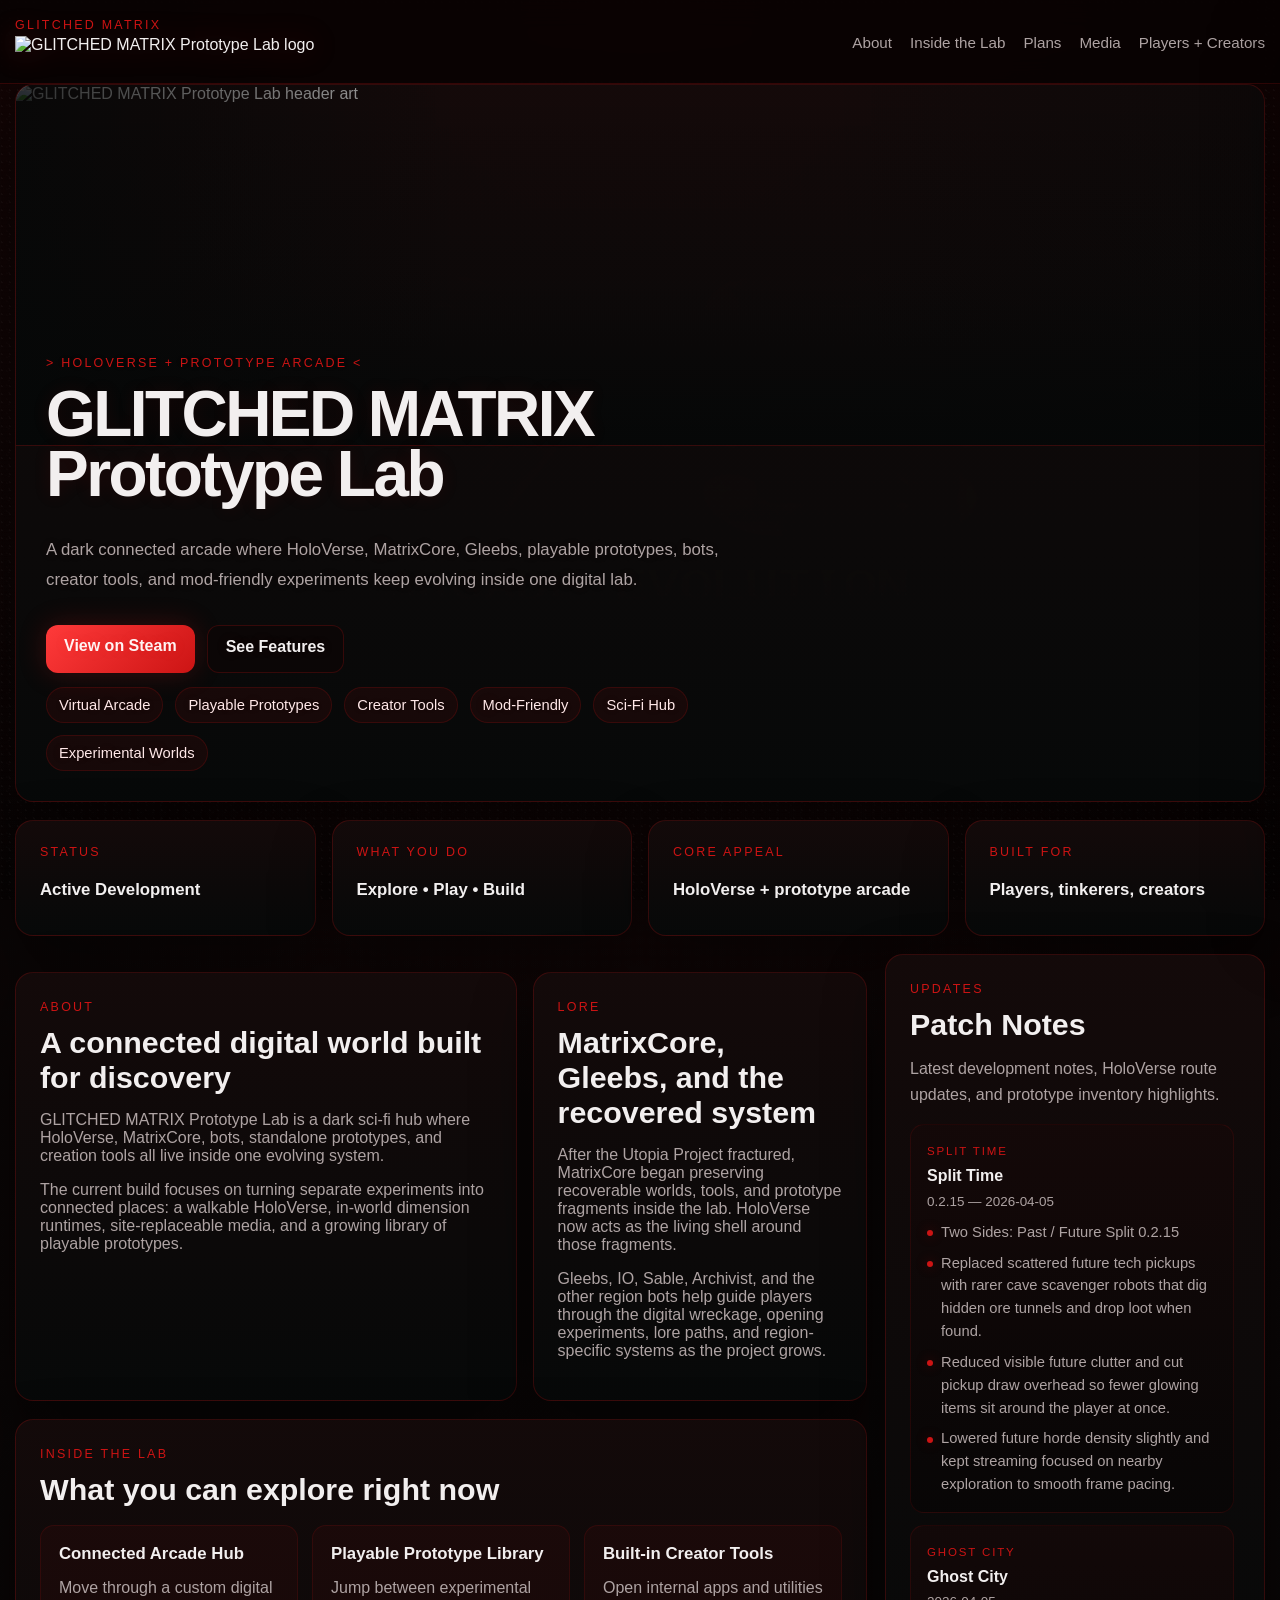
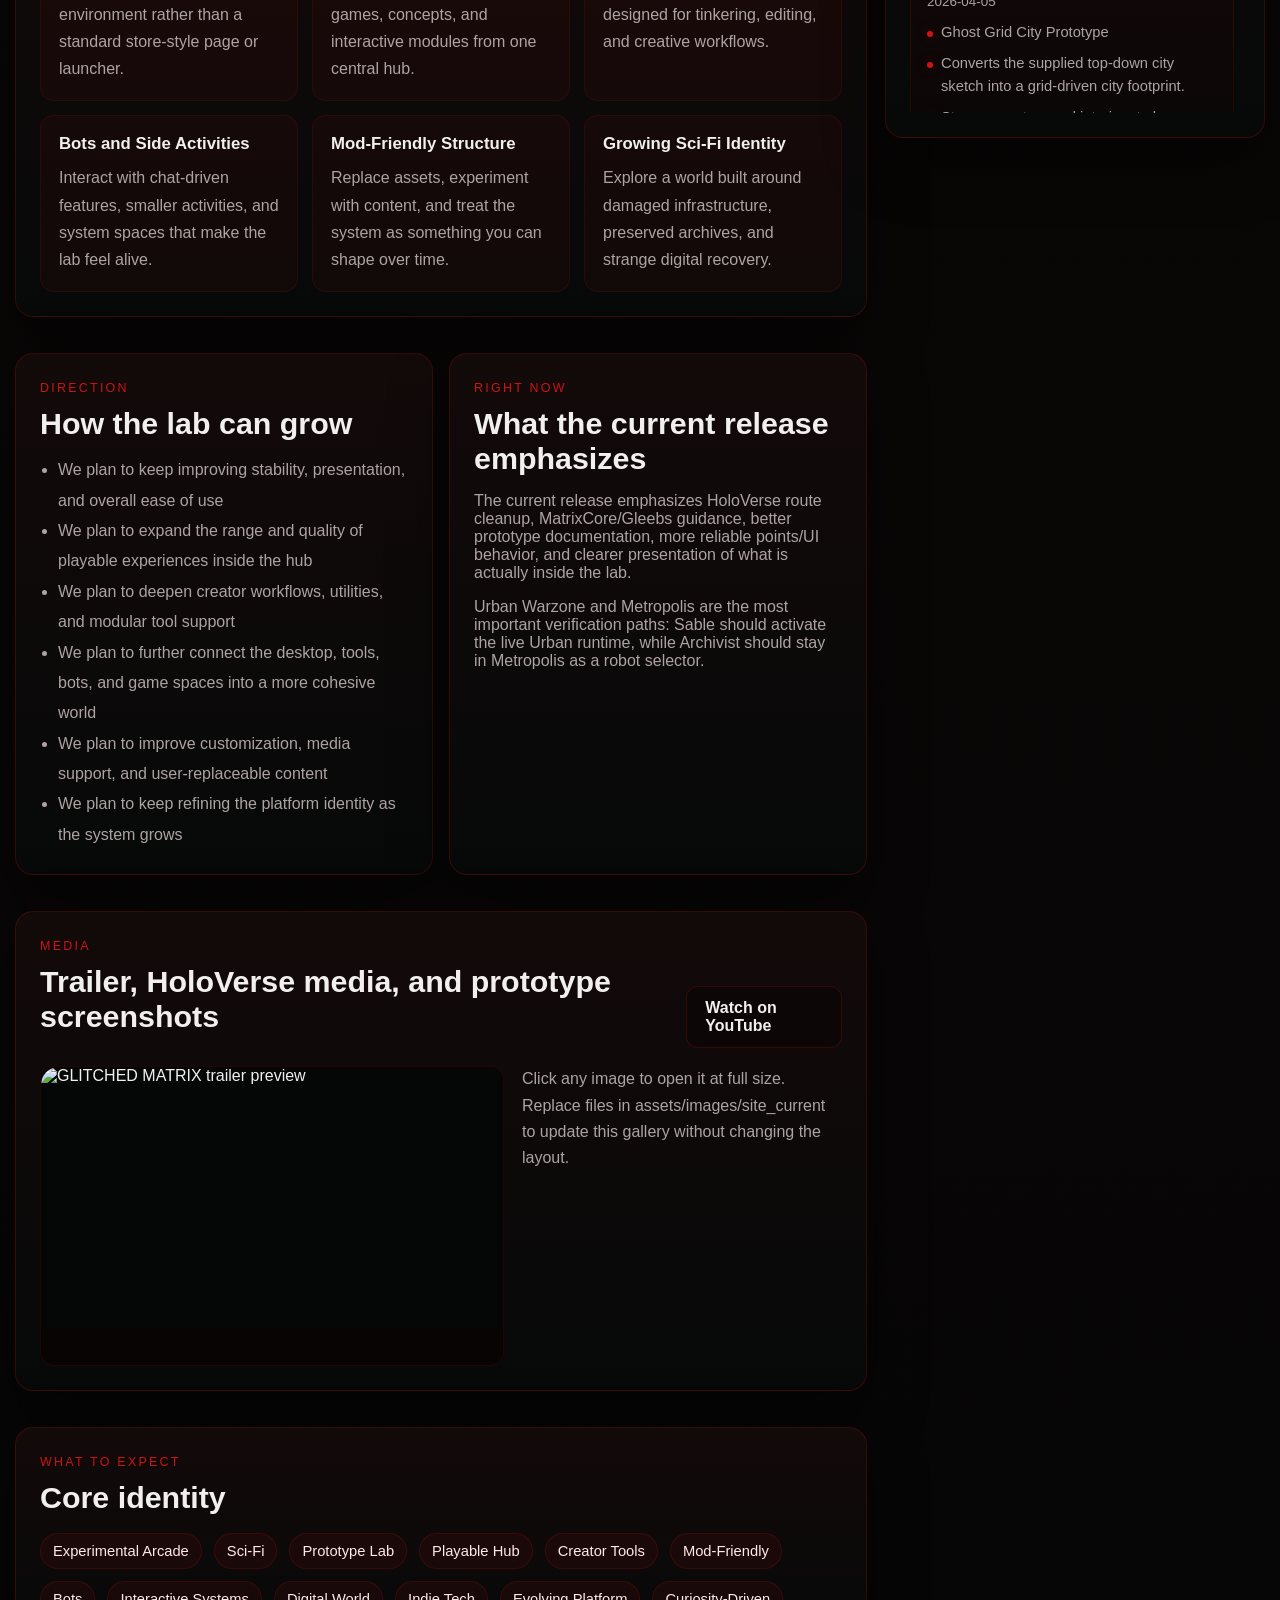
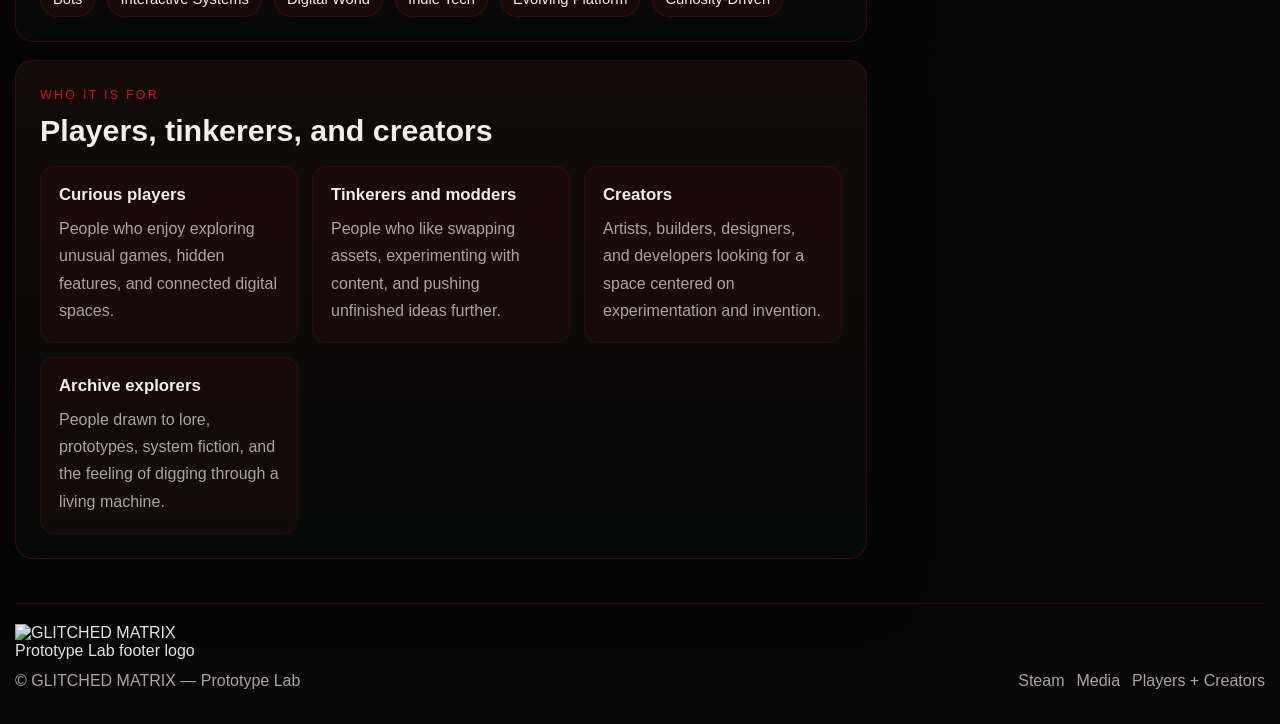
==== _preview_snapshot.html @ cb396b70 "Add files via upload" ====
<!DOCTYPE html>

<html lang="en">
<head>
<meta charset="utf-8"/>
<meta content="width=device-width, initial-scale=1.0" name="viewport"/>
<title>GLITCHED MATRIX Prototype Lab</title>
<meta content="A dark connected arcade where HoloVerse, MatrixCore, Gleebs, playable prototypes, bots, creator tools, and mod-friendly experiments keep evolving inside one digital lab." name="description"/>
<link href="style.css" rel="stylesheet"/>
</head>
<body>
<div class="page-backdrop"></div>
<div class="grid-overlay"></div>
<div class="noise-overlay"></div>
<div class="scanlines"></div>
<header class="topbar shell">
<div class="brand-block">
<span class="micro overline editable" data-key="microLabel">GLITCHED MATRIX</span>
<a class="brand-link" href="#top">
<img alt="GLITCHED MATRIX Prototype Lab logo" class="nav-logo" id="navLogo" src="assets/images/capsule_small.png"/>
</a>
</div>
<nav class="nav">
<a href="#about">About</a>
<a href="#features">Inside the Lab</a>
<a href="#roadmap">Plans</a>
<a href="#media">Media</a>
<a href="#community">Players + Creators</a>
</nav>
<button aria-label="Open admin panel" class="admin-toggle" hidden="" id="adminToggle" type="button">Admin</button>
</header>
<main class="shell main-shell" id="top">
<section class="hero panel">
<div class="hero-visual">
<img alt="GLITCHED MATRIX Prototype Lab header art" class="hero-header-art" id="heroHeaderImage" src="assets/images/site_current/hero_header.png"/>
<div class="hero-gradient"></div>
</div>
<div class="hero-copy">
<div class="eyebrow editable" data-key="heroEyebrow">&gt; HoloVerse + Prototype Arcade &lt;</div>
<h1 class="editable" data-key="heroTitle">GLITCHED MATRIX Prototype Lab</h1>
<p class="lead editable" data-key="heroLead">
          A dark connected arcade where HoloVerse, MatrixCore, Gleebs, playable prototypes, bots, creator tools, and mod-friendly experiments keep evolving inside one digital lab.
        </p>
<div class="cta-row">
<a class="btn btn-primary" href="https://store.steampowered.com/app/4386390/Matrix_OS_Arcade_Evolution/" id="primaryCta" rel="noopener noreferrer" target="_blank">View on Steam</a>
<a class="btn btn-secondary" href="#features" id="secondaryCta">See Features</a>
</div>
<div class="tag-cloud" id="heroTags"><span>Virtual Arcade</span><span>Playable Prototypes</span><span>Creator Tools</span><span>Mod-Friendly</span><span>Sci-Fi Hub</span><span>Experimental Worlds</span></div>
</div>
</section>
<section class="stats-grid">
<article class="panel stat-card">
<span class="stat-label editable" data-key="stat1Label">Status</span>
<strong class="stat-value editable" data-key="stat1Value">Active Development</strong>
</article>
<article class="panel stat-card">
<span class="stat-label editable" data-key="stat2Label">What You Do</span>
<strong class="stat-value editable" data-key="stat2Value">Explore • Play • Build</strong>
</article>
<article class="panel stat-card">
<span class="stat-label editable" data-key="stat3Label">Core Appeal</span>
<strong class="stat-value editable" data-key="stat3Value">HoloVerse + prototype arcade</strong>
</article>
<article class="panel stat-card">
<span class="stat-label editable" data-key="stat4Label">Built For</span>
<strong class="stat-value editable" data-key="stat4Value">Players, tinkerers, creators</strong>
</article>
</section>
<div class="main-grid">
<div class="content-flow">
<section class="split-grid" id="about">
<article class="panel content-card">
<span class="section-label editable" data-key="aboutLabel">About</span>
<h2 class="editable" data-key="aboutTitle">A connected digital world built for discovery</h2>
<p class="editable" data-key="aboutBody1">
          GLITCHED MATRIX Prototype Lab is a dark sci-fi hub where HoloVerse, MatrixCore, bots, standalone prototypes, and creation tools all live inside one evolving system.
        </p>
<p class="editable" data-key="aboutBody2">
          The current build focuses on turning separate experiments into connected places: a walkable HoloVerse, in-world dimension runtimes, site-replaceable media, and a growing library of playable prototypes.
        </p>
</article>
<aside class="panel content-card tone-card">
<span class="section-label editable" data-key="fictionLabel">Lore</span>
<h2 class="editable" data-key="fictionTitle">MatrixCore, Gleebs, and the recovered system</h2>
<p class="editable" data-key="fictionBody1">
          After the Utopia Project fractured, MatrixCore began preserving recoverable worlds, tools, and prototype fragments inside the lab. HoloVerse now acts as the living shell around those fragments.
        </p>
<p class="editable" data-key="fictionBody2">
          Gleebs, IO, Sable, Archivist, and the other region bots help guide players through the digital wreckage, opening experiments, lore paths, and region-specific systems as the project grows.
        </p>
<div aria-hidden="true" class="tone-actions"></div>
</aside>
</section>
<section class="panel content-card" id="features">
<span class="section-label editable" data-key="featuresLabel">Inside the Lab</span>
<h2 class="editable" data-key="featuresTitle">What you can explore right now</h2>
<div class="feature-grid" id="featuresGrid"><article class="feature-box"><h3>Connected Arcade Hub</h3><p class="feature-body">Move through a custom digital environment rather than a standard store-style page or launcher.</p></article><article class="feature-box"><h3>Playable Prototype Library</h3><p class="feature-body">Jump between experimental games, concepts, and interactive modules from one central hub.</p></article><article class="feature-box"><h3>Built-in Creator Tools</h3><p class="feature-body">Open internal apps and utilities designed for tinkering, editing, and creative workflows.</p></article><article class="feature-box"><h3>Bots and Side Activities</h3><p class="feature-body">Interact with chat-driven features, smaller activities, and system spaces that make the lab feel alive.</p></article><article class="feature-box"><h3>Mod-Friendly Structure</h3><p class="feature-body">Replace assets, experiment with content, and treat the system as something you can shape over time.</p></article><article class="feature-box"><h3>Growing Sci-Fi Identity</h3><p class="feature-body">Explore a world built around damaged infrastructure, preserved archives, and strange digital recovery.</p></article></div>
</section>
<section class="split-grid split-grid-roadmap" id="roadmap">
<article class="panel content-card">
<span class="section-label editable" data-key="roadmapLabel">Direction</span>
<h2 class="editable" data-key="roadmapTitle">How the lab can grow</h2>
<ul class="bullet-list" id="roadmapList"><li>We plan to keep improving stability, presentation, and overall ease of use</li><li>We plan to expand the range and quality of playable experiences inside the hub</li><li>We plan to deepen creator workflows, utilities, and modular tool support</li><li>We plan to further connect the desktop, tools, bots, and game spaces into a more cohesive world</li><li>We plan to improve customization, media support, and user-replaceable content</li><li>We plan to keep refining the platform identity as the system grows</li></ul>
</article>
<article class="panel content-card">
<span class="section-label editable" data-key="directionLabel">Right Now</span>
<h2 class="editable" data-key="directionTitle">What the current release emphasizes</h2>
<p class="editable" data-key="directionBody1">
          The current release emphasizes HoloVerse route cleanup, MatrixCore/Gleebs guidance, better prototype documentation, more reliable points/UI behavior, and clearer presentation of what is actually inside the lab.
        </p>
<p class="editable" data-key="directionBody2">
          Urban Warzone and Metropolis are the most important verification paths: Sable should activate the live Urban runtime, while Archivist should stay in Metropolis as a robot selector.
        </p>
</article>
</section>
<section class="panel content-card media-section" id="media">
<div class="media-head">
<div>
<span class="section-label editable" data-key="mediaLabel">Media</span>
<h2 class="editable" data-key="mediaTitle">Trailer, HoloVerse media, and prototype screenshots</h2>
</div>
<a class="btn btn-audio" href="https://www.youtube.com/watch?v=d78EOS1a1-8" id="trailerLink" rel="noopener noreferrer" target="_blank">Watch on YouTube</a>
</div>
<div class="media-grid">
<figure class="media-card media-main-card media-video-card">
<div class="video-shell"><img alt="GLITCHED MATRIX trailer preview" src="assets/images/capsule_main.png" style="width:100%;height:100%;object-fit:cover;display:block;border-radius:18px;"/></div>
</figure>
<div class="gallery-stack">
<p class="gallery-note editable" data-key="galleryNote">Click any image to open it at full size. Replace files in assets/images/site_current to update this gallery without changing the layout.</p>
<div class="media-gallery" id="mediaGallery"></div>
</div>
</div>
</section>
<section class="panel content-card store-meta">
<span class="section-label editable" data-key="metaLabel">What to Expect</span>
<h2 class="editable" data-key="metaTitle">Core identity</h2>
<div class="tag-cloud tag-cloud-secondary" id="metaTags"><span>Experimental Arcade</span><span>Sci-Fi</span><span>Prototype Lab</span><span>Playable Hub</span><span>Creator Tools</span><span>Mod-Friendly</span><span>Bots</span><span>Interactive Systems</span><span>Digital World</span><span>Indie Tech</span><span>Evolving Platform</span><span>Curiosity-Driven</span></div>
</section>
<section class="panel content-card" id="community">
<span class="section-label editable" data-key="communityLabel">Who It Is For</span>
<h2 class="editable" data-key="communityTitle">Players, tinkerers, and creators</h2>
<div class="feature-grid community-grid" id="communityGrid"><article class="feature-box"><h3>Curious players</h3><p class="feature-body">People who enjoy exploring unusual games, hidden features, and connected digital spaces.</p></article><article class="feature-box"><h3>Tinkerers and modders</h3><p class="feature-body">People who like swapping assets, experimenting with content, and pushing unfinished ideas further.</p></article><article class="feature-box"><h3>Creators</h3><p class="feature-body">Artists, builders, designers, and developers looking for a space centered on experimentation and invention.</p></article><article class="feature-box"><h3>Archive explorers</h3><p class="feature-body">People drawn to lore, prototypes, system fiction, and the feeling of digging through a living machine.</p></article></div>
</section>
</div>
<aside class="panel updates-panel" id="updatesPanel">
<div class="updates-head">
<div>
<span class="section-label editable" data-key="updatesLabel">Updates</span>
<h2 class="editable" data-key="updatesTitle">Patch Notes</h2>
</div>
</div>
<p class="updates-note editable" data-key="updatesNote">Latest development notes, HoloVerse route updates, and prototype inventory highlights.</p>
<div aria-live="polite" class="updates-list" id="updatesList"><article class="update-card"><span class="update-group">Split Time</span><h3 class="update-heading">Split Time</h3><div class="update-meta">0.2.15 — 2026-04-05</div><ul class="update-bullets"><li>Two Sides: Past / Future Split 0.2.15</li><li>Replaced scattered future tech pickups with rarer cave scavenger robots that dig hidden ore tunnels and drop loot when found.</li><li>Reduced visible future clutter and cut pickup draw overhead so fewer glowing items sit around the player at once.</li><li>Lowered future horde density slightly and kept streaming focused on nearby exploration to smooth frame pacing.</li></ul></article><article class="update-card"><span class="update-group">Ghost City</span><h3 class="update-heading">Ghost City</h3><div class="update-meta">2026-04-05</div><ul class="update-bullets"><li>Ghost Grid City Prototype</li><li>Converts the supplied top-down city sketch into a grid-driven city footprint.</li><li>Streams sectors and interiors to keep draw cost down.</li><li>Uses procedural textures by default, with optional PNG overrides in assets</li></ul></article><article class="update-card"><span class="update-group">Fields</span><h3 class="update-heading">Fields</h3><div class="update-meta">2026-04-05</div><ul class="update-bullets"><li>Build goals</li><li>Endless first-person wheat traversal with multiple landscape regions instead of one repeated hill pattern.</li><li>Distinct golden plains, rippled dune belts, chalky terrace shelves, and rocky uplifts blended across the world.</li><li>Background mountain LOD rings so the horizon reads large without forcing heavy near-field geometry.</li></ul></article><article class="update-card"><span class="update-group">timetravelsim</span><h3 class="update-heading">timetravelsim</h3><div class="update-meta">2026-04-05</div><ul class="update-bullets"><li>Updated: 2026-04-05 07:03:27 UTC</li><li>Increased structure scale and height profile.</li><li>Added owner simulation and timeline population inheritance.</li><li>Added clickable owner inspection with building analytics.</li></ul></article></div>
</aside>
</div>
</main>
<footer class="shell footer">
<div class="footer-left">
<img alt="GLITCHED MATRIX Prototype Lab footer logo" class="footer-logo" id="footerLogo" src="assets/images/capsule_small.png"/>
<p class="footer-copy editable" data-key="footerCopy">© GLITCHED MATRIX — Prototype Lab</p>
</div>
<div class="footer-links">
<a href="https://store.steampowered.com/app/4386390/Matrix_OS_Arcade_Evolution/" rel="noopener noreferrer" target="_blank">Steam</a>
<a href="#media">Media</a>
<a href="#community">Players + Creators</a>
</div>
</footer>
<div aria-hidden="true" class="lightbox" id="lightbox">
<div aria-label="Expanded image viewer" aria-modal="true" class="lightbox-dialog" role="dialog">
<button aria-label="Close image viewer" class="lightbox-close" id="lightboxClose" type="button">×</button>
<img alt="" class="lightbox-image" id="lightboxImage" src=""/>
</div>
</div>
<aside aria-hidden="true" class="admin-panel" id="adminPanel">
<div class="admin-header">
<div>
<div class="admin-overline">Admin Mode</div>
<h3>Live page editor</h3>
</div>
<button class="admin-close" id="closeAdmin" type="button">×</button>
</div>
<div class="admin-section">
<label>Accent color <input id="accentColor" type="color" value="#cc1414"/></label>
<label>Background color <input id="bgColor" type="color" value="#060606"/></label>
<label>Panel tint <input id="panelColor" type="color" value="#140a0a"/></label>
</div>
<div class="admin-section two-col">
<label>Primary CTA text <input id="primaryCtaText" type="text"/></label>
<label>Primary CTA link <input id="primaryCtaLink" type="text"/></label>
<label>Secondary CTA text <input id="secondaryCtaText" type="text"/></label>
<label>Secondary CTA link <input id="secondaryCtaLink" type="text"/></label>
<label>Trailer URL <input id="trailerUrlInput" type="text"/></label>
<label>Trailer button text <input id="trailerLinkTextInput" type="text"/></label>
</div>
<div class="admin-section two-col">
<label>Nav logo path <input id="navLogoInput" type="text"/></label>
<label>Hero header image <input id="heroHeaderInput" type="text"/></label>
<label>Footer logo path <input id="footerLogoInput" type="text"/></label>
<label>Gallery images (one path per line) <textarea id="galleryImagesInput" rows="8"></textarea></label>
<p class="admin-note full-span">Repo image swaps: replace files in <code>assets/images/site_current</code> or edit <code>assets/data/image_manifest.json</code>. Use <code>?admin=1</code> or Ctrl+Shift+A for this editor.</p>
</div>
<div class="admin-section two-col">
<label>Upload nav logo <input accept="image/*" id="uploadNavLogo" type="file"/></label>
<label>Upload hero header <input accept="image/*" id="uploadHeroHeader" type="file"/></label>
<label>Upload footer logo <input accept="image/*" id="uploadFooterLogo" type="file"/></label>
<label>Add gallery images <input accept="image/*" id="uploadGalleryImages" multiple="" type="file"/></label>
</div>
<div class="admin-section">
<label>Asset version <input id="assetVersionInput" placeholder="e.g. 20260402a" type="text"/></label>
<p class="admin-note">Change the asset version after replacing repo images to force a refresh.</p>
</div>
<div class="admin-section">
<label>Hero tags (one per line) <textarea id="heroTagsInput" rows="5"></textarea></label>
<label>Feature cards (Title|Body per line) <textarea id="featuresInput" rows="8"></textarea></label>
<label>Roadmap bullets (one per line) <textarea id="roadmapInput" rows="8"></textarea></label>
<label>Meta tags (one per line) <textarea id="metaTagsInput" rows="8"></textarea></label>
<label>Community cards (Title|Body per line) <textarea id="communityInput" rows="8"></textarea></label>
</div>
<div class="admin-section">
<label>Updates note <input id="updatesNoteInput" type="text"/></label>
<label>Updates source text <textarea id="updatesInput" rows="14"></textarea></label>
<label>Import updates text file <input accept=".txt,text/plain" id="importUpdatesText" type="file"/></label>
</div>
<div class="admin-section two-col append-update-grid">
<label>New update heading <input id="newUpdateHeadingInput" placeholder="Project — Version — Date" type="text"/></label>
<label>Optional group title <input id="newUpdateGroupInput" placeholder="Optional section title" type="text"/></label>
<label class="full-span">New update bullets (one per line) <textarea id="newUpdateBulletsInput" placeholder="First bullet
Second bullet" rows="6"></textarea></label>
<button class="btn btn-primary full-span" id="appendUpdateBtn" type="button">Add Update To Top</button>
</div>
<div class="admin-actions">
<button class="btn btn-primary" id="saveAdmin" type="button">Save Changes</button>
<button class="btn btn-secondary" id="resetAdmin" type="button">Reset to Defaults</button>
<button class="btn btn-secondary" id="exportAdmin" type="button">Export JSON</button>
<label class="btn btn-secondary import-label">Import JSON <input accept="application/json" hidden="" id="importAdmin" type="file"/></label>
</div>
</aside>

</body>
</html>
---- style.css ----
:root {
  --bg-0: #060606;
  --bg-1: #0b0505;
  --bg-2: #140a0a;
  --panel-rgb: 20, 10, 10;
  --text: #f2efef;
  --muted: #aea3a3;
  --accent: #cc1414;
  --accent-bright: #ff3a3a;
  --line: rgba(204, 20, 20, 0.22);
  --line-strong: rgba(255, 58, 58, 0.38);
  --radius: 18px;
  --radius-sm: 12px;
  --shadow: 0 24px 60px rgba(0, 0, 0, 0.48);
  --shell: 1260px;
}

* { box-sizing: border-box; }
html { scroll-behavior: smooth; }

body {
  margin: 0;
  min-height: 100vh;
  font-family: Inter, Arial, Helvetica, sans-serif;
  color: var(--text);
  background:
    radial-gradient(circle at top center, color-mix(in srgb, var(--accent) 16%, transparent), transparent 28%),
    linear-gradient(180deg, var(--bg-1), var(--bg-0));
  overflow-x: hidden;
  position: relative;
}

a { color: inherit; text-decoration: none; }
img { display: block; max-width: 100%; }
button, input, textarea { font: inherit; }

.page-backdrop,
.grid-overlay,
.noise-overlay,
.scanlines {
  position: fixed;
  inset: 0;
  pointer-events: none;
}

.page-backdrop {
  z-index: 0;
  opacity: 0.28;
  background:
    linear-gradient(180deg, rgba(0,0,0,0.28), rgba(0,0,0,0.72)),
    url('assets/images/bg.png') center top / cover no-repeat;
}

.grid-overlay {
  z-index: 0;
  opacity: 0.14;
  background-image:
    linear-gradient(rgba(103, 186, 154, 0.07) 1px, transparent 1px),
    linear-gradient(90deg, rgba(103, 186, 154, 0.07) 1px, transparent 1px),
    linear-gradient(rgba(255,255,255,0.03) 1px, transparent 1px),
    linear-gradient(90deg, rgba(255,255,255,0.03) 1px, transparent 1px);
  background-size: 40px 40px, 40px 40px, 160px 160px, 160px 160px;
}

.noise-overlay {
  z-index: 0;
  opacity: 0.06;
  background-image:
    radial-gradient(circle at 20% 30%, rgba(255,255,255,0.6) 0 1px, transparent 1px),
    radial-gradient(circle at 75% 70%, rgba(255,255,255,0.35) 0 1px, transparent 1px),
    radial-gradient(circle at 48% 52%, rgba(255,255,255,0.25) 0 1px, transparent 1px);
  background-size: 8px 8px, 12px 12px, 14px 14px;
}

.scanlines {
  z-index: 0;
  opacity: 0.06;
  background: repeating-linear-gradient(
    180deg,
    rgba(255,255,255,0.04) 0,
    rgba(255,255,255,0.04) 1px,
    transparent 1px,
    transparent 4px
  );
}

.shell {
  width: min(calc(100% - 30px), var(--shell));
  margin-inline: auto;
  position: relative;
  z-index: 1;
}

.topbar {
  display: flex;
  align-items: center;
  justify-content: space-between;
  gap: 20px;
  padding: 18px 0;
  position: sticky;
  top: 0;
  z-index: 20;
  backdrop-filter: blur(14px);
}

.topbar::before {
  content: "";
  position: absolute;
  inset: 0 -20px;
  z-index: -1;
  background: rgba(8, 3, 3, 0.86);
  border-bottom: 1px solid var(--line);
}

.brand-block {
  display: flex;
  flex-direction: column;
  gap: 4px;
  min-width: 0;
}

.overline,
.section-label,
.eyebrow,
.stat-label,
.admin-overline,
.micro {
  letter-spacing: 0.18em;
  text-transform: uppercase;
}

.micro,
.overline,
.section-label,
.eyebrow,
.stat-label {
  color: var(--accent);
  font-size: 0.78rem;
}

.brand-link {
  display: inline-flex;
  align-items: center;
}

.nav-logo {
  height: 30px;
  width: auto;
  object-fit: contain;
  filter: drop-shadow(0 0 14px color-mix(in srgb, var(--accent) 28%, transparent));
}

.nav {
  display: flex;
  flex-wrap: wrap;
  gap: 18px;
  justify-content: center;
}

.nav a {
  color: var(--muted);
  font-size: 0.95rem;
}

.nav a:hover { color: var(--text); }

.admin-toggle {
  display: none;
  border: 1px solid var(--line);
  background: rgba(10, 12, 12, 0.9);
  color: var(--text);
  padding: 10px 14px;
  border-radius: 999px;
  cursor: pointer;
}

body.admin-mode-available .admin-toggle {
  display: inline-flex;
  align-items: center;
  justify-content: center;
}

.main-shell { padding-bottom: 44px; }

.panel {
  background:
    linear-gradient(180deg, rgba(var(--panel-rgb), 0.96), rgba(7, 9, 9, 0.96));
  border: 1px solid var(--line);
  border-radius: var(--radius);
  box-shadow: var(--shadow);
}

.hero { overflow: hidden; }

.hero-visual {
  position: relative;
  min-height: 360px;
  max-height: 520px;
  border-bottom: 1px solid var(--line);
}

.hero-header-art {
  width: 100%;
  height: 100%;
  object-fit: cover;
  min-height: 360px;
  filter: contrast(1.02) brightness(0.72) saturate(1.0);
}

.hero-gradient {
  position: absolute;
  inset: 0;
  background:
    linear-gradient(180deg, transparent 0%, rgba(5, 7, 7, 0.24) 55%, rgba(5, 7, 7, 0.9) 100%),
    linear-gradient(90deg, rgba(5, 7, 7, 0.76) 0%, transparent 36%, transparent 64%, rgba(5, 7, 7, 0.4) 100%);
}

.hero-copy {
  position: relative;
  padding: 30px;
  margin-top: -120px;
  display: grid;
  gap: 14px;
  width: min(760px, calc(100% - 24px));
  text-shadow: 0 0 18px rgba(204, 20, 20, 0.10);
}

.hero h1 {
  margin: 0;
  font-size: clamp(2.5rem, 5vw, 4.9rem);
  line-height: 0.94;
  letter-spacing: -0.04em;
}

.lead,
.content-card p,
.feature-body,
.bullet-list,
.footer-copy,
.admin-note,
.admin-panel label,
.gallery-note {
  color: var(--muted);
}

.lead {
  font-size: 1.05rem;
  line-height: 1.75;
  max-width: 720px;
}

.cta-row,
.tag-cloud,
.footer-links,
.admin-actions {
  display: flex;
  flex-wrap: wrap;
  gap: 12px;
}

.btn {
  border: 0;
  min-height: 48px;
  padding: 12px 18px;
  border-radius: 12px;
  font-weight: 700;
  cursor: pointer;
}

.btn-primary {
  color: #fff3f3;
  background: linear-gradient(135deg, #ff3a3a, var(--accent));
  box-shadow: 0 0 28px color-mix(in srgb, var(--accent) 24%, transparent);
}

.btn-secondary,
.btn-audio,
.import-label {
  color: var(--text);
  background: rgba(12, 7, 7, 0.94);
  border: 1px solid var(--line);
}

.tag-cloud span {
  padding: 9px 12px;
  border-radius: 999px;
  border: 1px solid color-mix(in srgb, var(--accent) 18%, transparent);
  background: color-mix(in srgb, var(--accent) 8%, transparent);
  color: #ffe8e8;
  font-size: 0.92rem;
}

.stats-grid,
.split-grid {
  display: grid;
  gap: 16px;
  margin-top: 18px;
}

.stats-grid { grid-template-columns: repeat(4, 1fr); }

.stat-card,
.content-card { padding: 24px; }

.stat-card {
  display: grid;
  gap: 10px;
  min-height: 116px;
}

.stat-value { font-size: 1.05rem; }

.split-grid { grid-template-columns: 1.2fr 0.8fr; }
.split-grid-roadmap { grid-template-columns: 1fr 1fr; }

.content-card h2 {
  margin: 10px 0 14px;
  font-size: 1.9rem;
}

.feature-grid {
  display: grid;
  grid-template-columns: repeat(3, 1fr);
  gap: 14px;
  margin-top: 18px;
}

.feature-box {
  padding: 18px;
  border-radius: 14px;
  border: 1px solid color-mix(in srgb, var(--accent) 13%, transparent);
  background: color-mix(in srgb, var(--accent) 5%, transparent);
}

.feature-box h3 {
  margin: 0 0 10px;
  font-size: 1.05rem;
}

.feature-body { margin: 0; line-height: 1.7; }

.bullet-list {
  margin: 14px 0 0;
  padding-left: 18px;
  line-height: 1.9;
}

.media-section { margin-top: 18px; }

.media-head {
  display: flex;
  justify-content: space-between;
  align-items: end;
  gap: 16px;
  margin-bottom: 18px;
}

.media-grid {
  display: grid;
  grid-template-columns: minmax(0, 1.25fr) minmax(320px, 0.75fr);
  gap: 18px;
  align-items: start;
}

.media-card {
  margin: 0;
  border-radius: 14px;
  overflow: hidden;
  border: 1px solid color-mix(in srgb, var(--accent) 12%, transparent);
  background: rgba(10, 5, 5, 0.96);
}

.media-main-card {
  min-height: 300px;
  position: sticky;
  top: 92px;
}

.video-shell {
  width: 100%;
  aspect-ratio: 16 / 9;
  background: #050606;
}

.media-video-card iframe {
  width: 100%;
  height: 100%;
  min-height: 300px;
  border: 0;
  display: block;
}

.gallery-stack {
  display: grid;
  gap: 14px;
}

.gallery-note {
  margin: 0;
  line-height: 1.65;
}

.media-gallery {
  display: grid;
  grid-template-columns: 1fr;
  gap: 14px;
}

.gallery-item {
  cursor: zoom-in;
  padding: 12px;
}

.gallery-item img {
  width: 100%;
  height: auto;
  object-fit: contain;
  border-radius: 10px;
  background: rgba(0,0,0,0.4);
}

.store-meta { margin-top: 18px; }
.tag-cloud-secondary { margin-top: 18px; }

.footer {
  display: flex;
  align-items: end;
  justify-content: space-between;
  gap: 18px;
  padding: 20px 0 34px;
  border-top: 1px solid var(--line);
}

.footer-left {
  display: flex;
  flex-direction: column;
  gap: 12px;
}

.footer-logo {
  width: 190px;
  max-width: 48vw;
  opacity: 0.95;
}

.footer-copy { margin: 0; }

.footer-links a {
  color: var(--muted);
}

.footer-links a:hover { color: var(--text); }

.lightbox {
  position: fixed;
  inset: 0;
  z-index: 60;
  display: none;
  align-items: center;
  justify-content: center;
  padding: 20px;
  background: rgba(0, 0, 0, 0.82);
  backdrop-filter: blur(8px);
}

.lightbox.open { display: flex; }

.lightbox-dialog {
  position: relative;
  width: min(96vw, 1500px);
  max-height: 92vh;
  padding: 20px;
  border-radius: 18px;
  border: 1px solid var(--line-strong);
  background: rgba(8, 3, 3, 0.96);
  box-shadow: 0 28px 80px rgba(0,0,0,0.6);
}

.lightbox-close,
.admin-close {
  display: inline-flex;
  align-items: center;
  justify-content: center;
  width: 42px;
  height: 42px;
  border-radius: 999px;
  border: 1px solid var(--line);
  cursor: pointer;
  color: var(--text);
  background: rgba(12, 7, 7, 0.94);
}

.lightbox-close {
  position: absolute;
  top: 14px;
  right: 14px;
  z-index: 2;
}

.lightbox-image {
  width: 100%;
  height: auto;
  max-height: calc(92vh - 40px);
  object-fit: contain;
  border-radius: 12px;
  margin-inline: auto;
}

.admin-panel {
  position: fixed;
  top: 14px;
  right: 14px;
  width: min(520px, calc(100vw - 28px));
  max-height: calc(100vh - 28px);
  overflow: auto;
  z-index: 40;
  padding: 18px;
  border-radius: 20px;
  border: 1px solid var(--line-strong);
  background: rgba(7, 9, 9, 0.96);
  box-shadow: 0 30px 80px rgba(0, 0, 0, 0.6);
  transform: translateX(calc(100% + 28px));
  transition: transform 0.22s ease;
}

.admin-panel.open { transform: translateX(0); }

.admin-header {
  display: flex;
  justify-content: space-between;
  gap: 14px;
  align-items: start;
  margin-bottom: 14px;
}

.admin-header h3 { margin: 6px 0 0; }

.admin-close { background: transparent; }

.admin-overline {
  color: var(--accent);
  font-size: 0.78rem;
}

.admin-section {
  display: grid;
  gap: 12px;
  margin-bottom: 14px;
}

.admin-section.two-col {
  grid-template-columns: 1fr 1fr;
}

.admin-panel label {
  display: grid;
  gap: 6px;
  font-size: 0.92rem;
}

.admin-panel input[type="text"],
.admin-panel input[type="color"],
.admin-panel textarea {
  width: 100%;
  padding: 10px 12px;
  color: var(--text);
  border-radius: 10px;
  border: 1px solid var(--line);
  background: rgba(13, 7, 7, 0.94);
}

.admin-note {
  margin: -4px 0 0;
  font-size: 0.88rem;
  line-height: 1.55;
}

.admin-editing {
  outline: 1px dashed color-mix(in srgb, var(--accent) 40%, transparent);
  outline-offset: 4px;
}

.tone-actions { margin-top: 0; min-height: 0; }
.lore-link {
  display: inline-flex;
  align-items: center;
  justify-content: center;
}

@media (max-width: 1080px) {
  .stats-grid { grid-template-columns: repeat(2, 1fr); }
  .main-grid,
  .split-grid,
  .split-grid-roadmap,
  .feature-grid,
  .community-grid,
  .media-grid {
    grid-template-columns: 1fr;
  }
  .media-main-card,
  .updates-panel {
    position: static;
    max-height: none;
  }
}

@media (max-width: 760px) {
  .shell { width: min(calc(100% - 16px), var(--shell)); }
  .topbar {
    gap: 12px;
    flex-wrap: wrap;
    padding: 14px 0;
  }
  .nav { gap: 12px; }
  .nav-logo { height: 26px; }
  .hero-copy {
    padding: 20px;
    margin-top: -72px;
    width: min(100%, calc(100% - 12px));
  }
  .stats-grid,
  .main-grid,
  .split-grid,
  .split-grid-roadmap,
  .feature-grid {
    grid-template-columns: 1fr;
  }
  .footer {
    flex-direction: column;
    align-items: start;
  }
  .admin-section.two-col { grid-template-columns: 1fr; }
  .lightbox-dialog {
    padding: 16px;
    width: min(100vw - 12px, 1500px);
  }
}


.main-grid {
  display: grid;
  grid-template-columns: minmax(0, 1fr) minmax(320px, 380px);
  gap: 18px;
  margin-top: 18px;
  align-items: start;
}

.content-flow {
  display: grid;
  gap: 18px;
  min-width: 0;
}

.updates-panel {
  padding: 24px;
  position: sticky;
  top: 92px;
  max-height: calc(100vh - 116px);
  display: flex;
  flex-direction: column;
  min-height: 420px;
}

.updates-head {
  display: flex;
  justify-content: space-between;
  gap: 12px;
  align-items: end;
}

.updates-panel h2 {
  margin: 10px 0 0;
  font-size: 1.9rem;
}

.updates-note {
  margin: 14px 0 16px;
  color: var(--muted);
  line-height: 1.65;
}

.updates-list {
  min-height: 0;
  overflow-y: auto;
  padding-right: 6px;
  display: grid;
  gap: 12px;
}

.updates-list::-webkit-scrollbar,
.admin-panel::-webkit-scrollbar {
  width: 10px;
}

.updates-list::-webkit-scrollbar-thumb,
.admin-panel::-webkit-scrollbar-thumb {
  background: color-mix(in srgb, var(--accent) 34%, transparent);
  border-radius: 999px;
}

.update-card {
  padding: 16px;
  border-radius: 14px;
  border: 1px solid color-mix(in srgb, var(--accent) 12%, transparent);
  background: linear-gradient(180deg, rgba(20, 9, 9, 0.92), rgba(8, 6, 6, 0.96));
}

.update-group {
  display: inline-block;
  margin-bottom: 8px;
  color: var(--accent);
  font-size: 0.72rem;
  letter-spacing: 0.16em;
  text-transform: uppercase;
}

.update-heading {
  margin: 0;
  font-size: 1rem;
  line-height: 1.4;
}

.update-meta {
  margin-top: 6px;
  color: var(--muted);
  font-size: 0.84rem;
}

.update-bullets {
  margin: 12px 0 0;
  padding: 0;
  list-style: none;
  display: grid;
  gap: 8px;
}

.update-bullets li {
  position: relative;
  padding-left: 14px;
  color: var(--muted);
  line-height: 1.55;
  font-size: 0.92rem;
}

.update-bullets li::before {
  content: '';
  position: absolute;
  left: 0;
  top: 0.65em;
  width: 6px;
  height: 6px;
  border-radius: 999px;
  background: var(--accent);
  box-shadow: 0 0 12px color-mix(in srgb, var(--accent) 34%, transparent);
}

.update-empty {
  padding: 14px;
  border-radius: 12px;
  border: 1px dashed color-mix(in srgb, var(--accent) 18%, transparent);
  color: var(--muted);
  line-height: 1.6;
}

.append-update-grid .full-span {
  grid-column: 1 / -1;
}

.admin-section.two-col > .full-span {
  grid-column: 1 / -1;
}
.admin-note code {
  color: var(--accent-bright);
  font-family: ui-monospace, SFMono-Regular, Consolas, monospace;
}
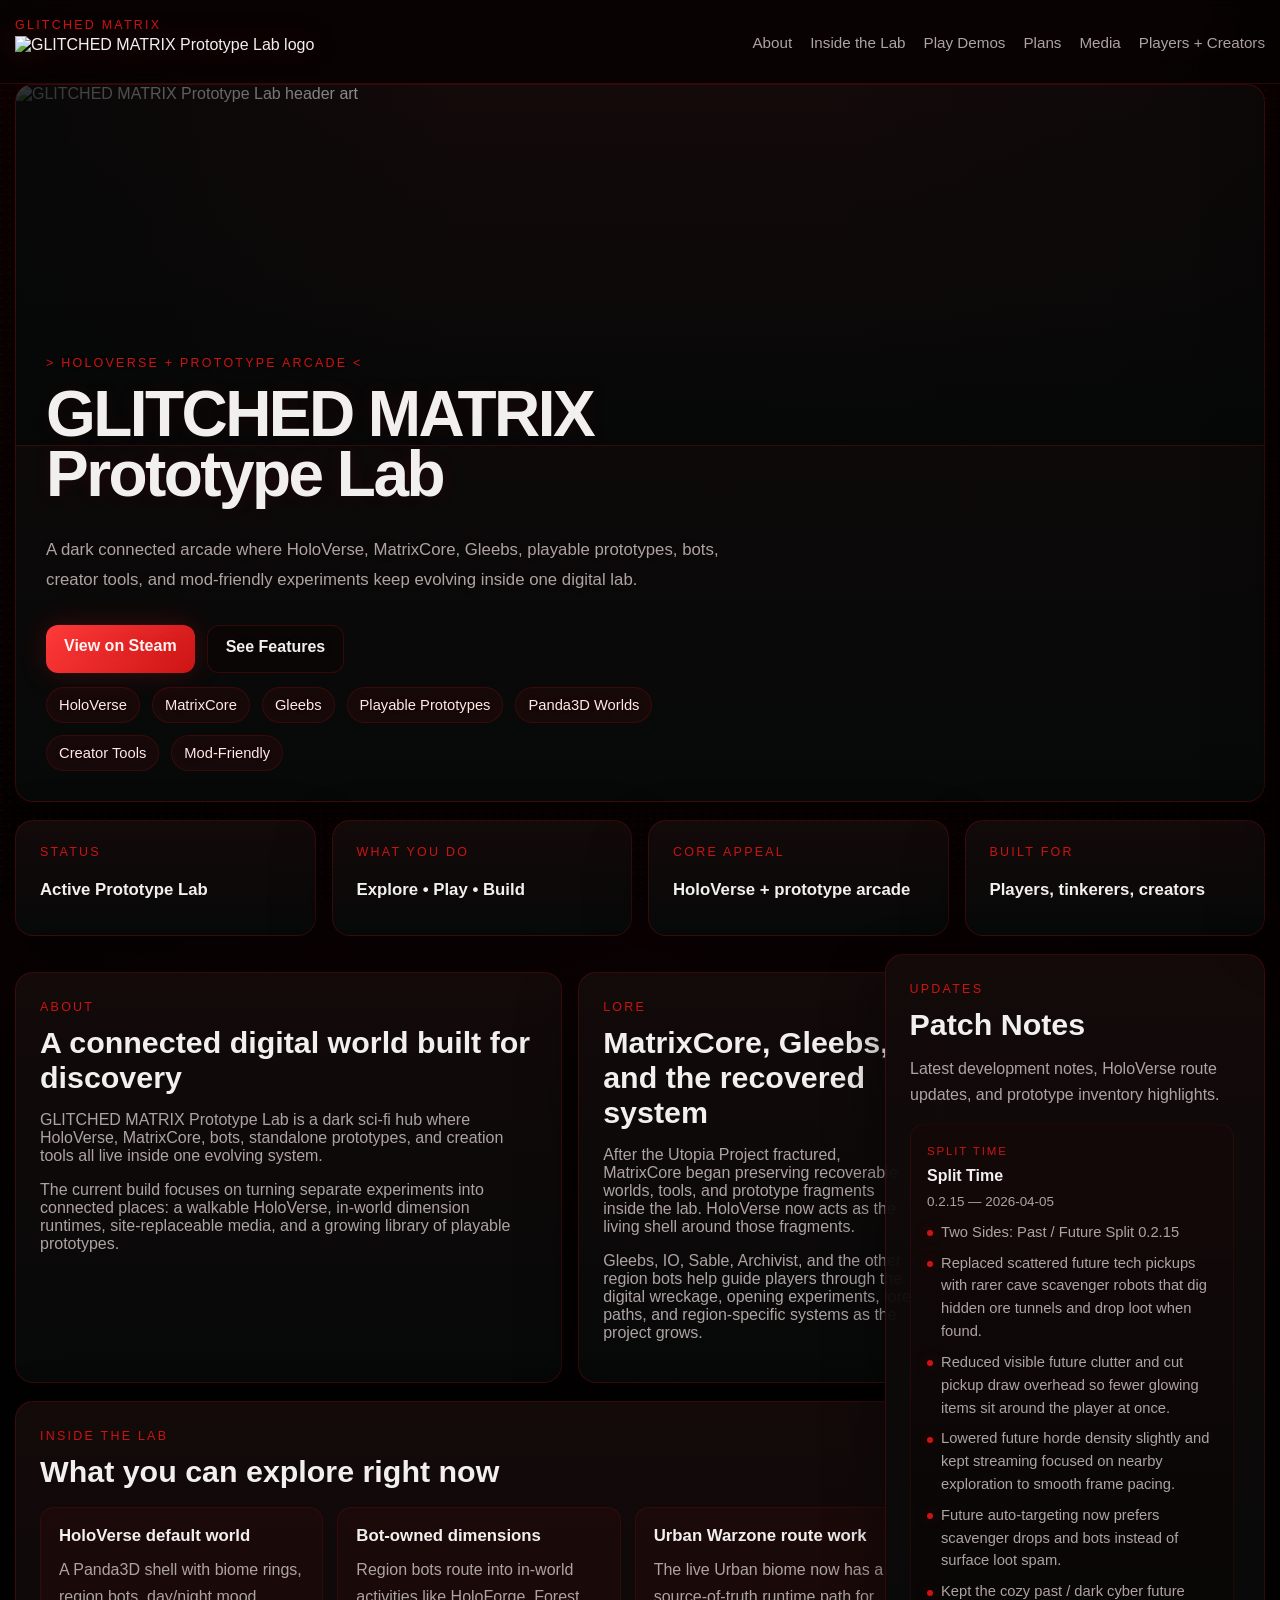
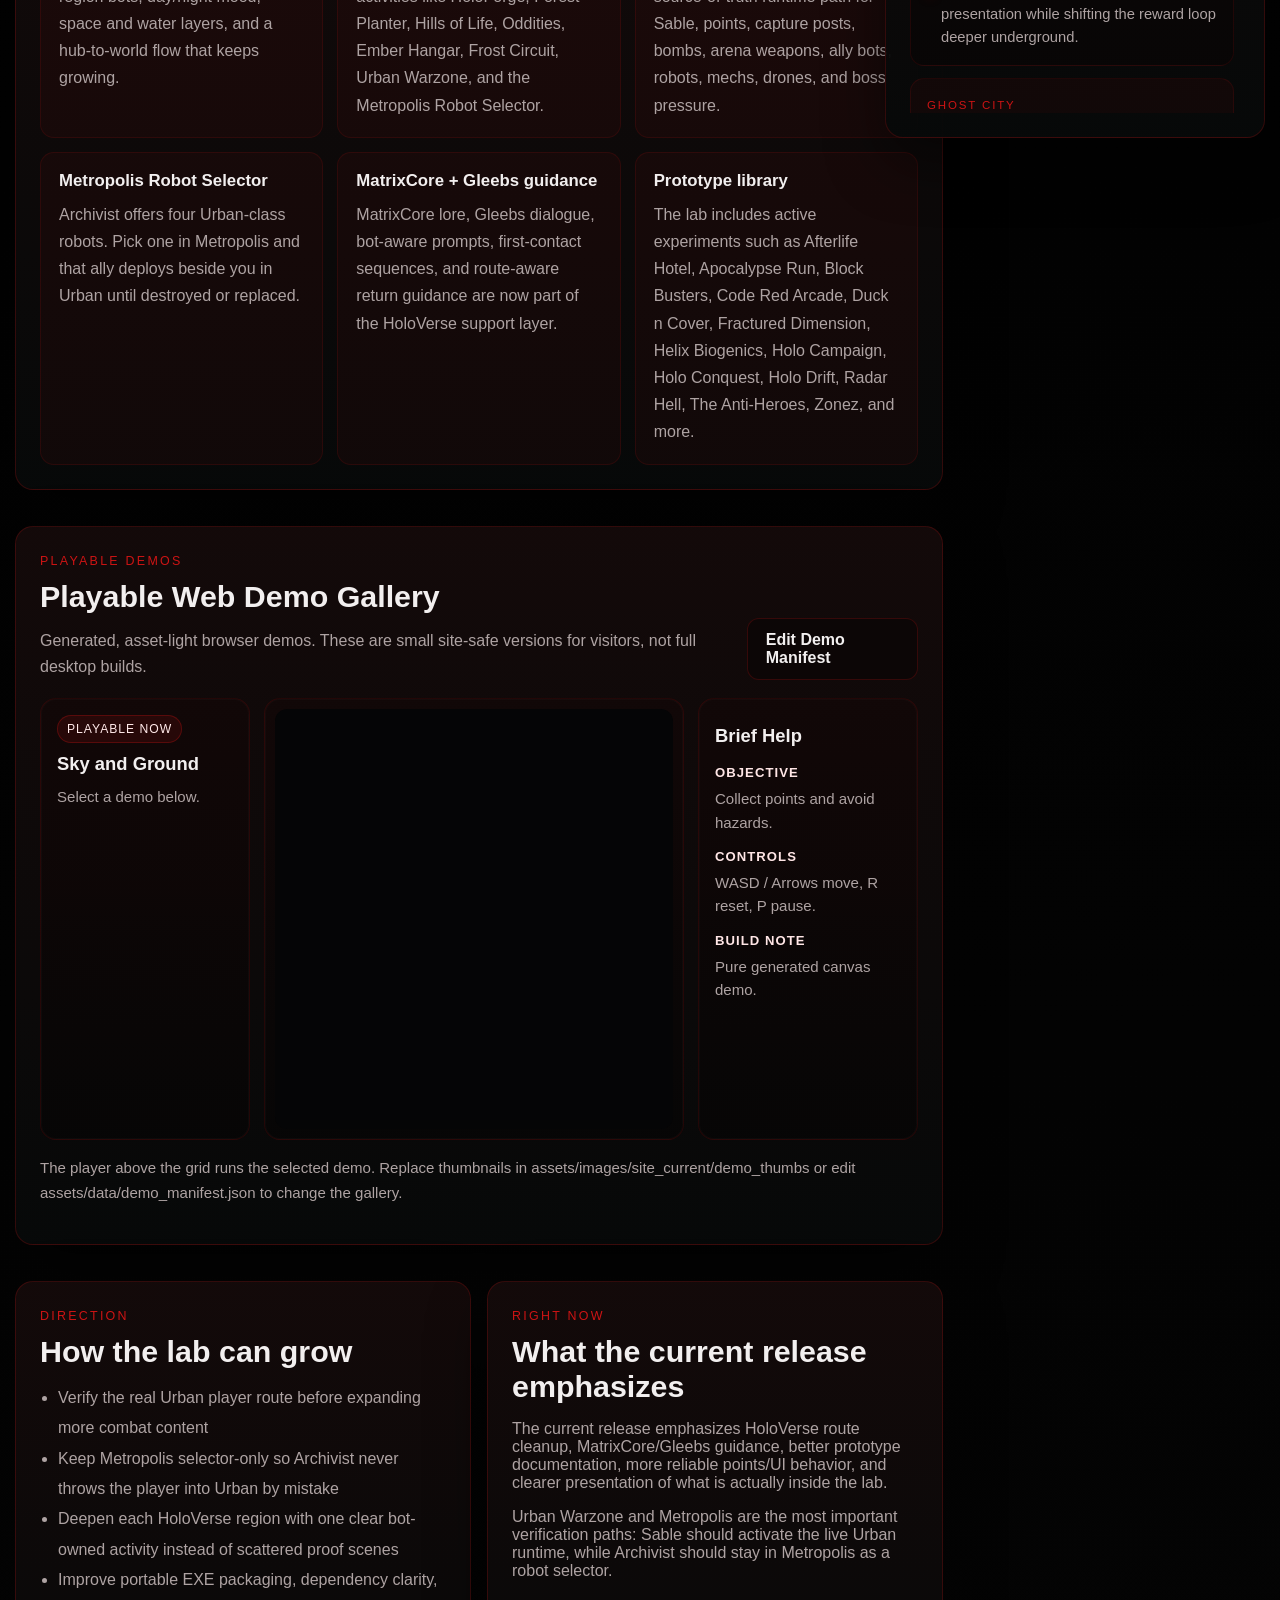
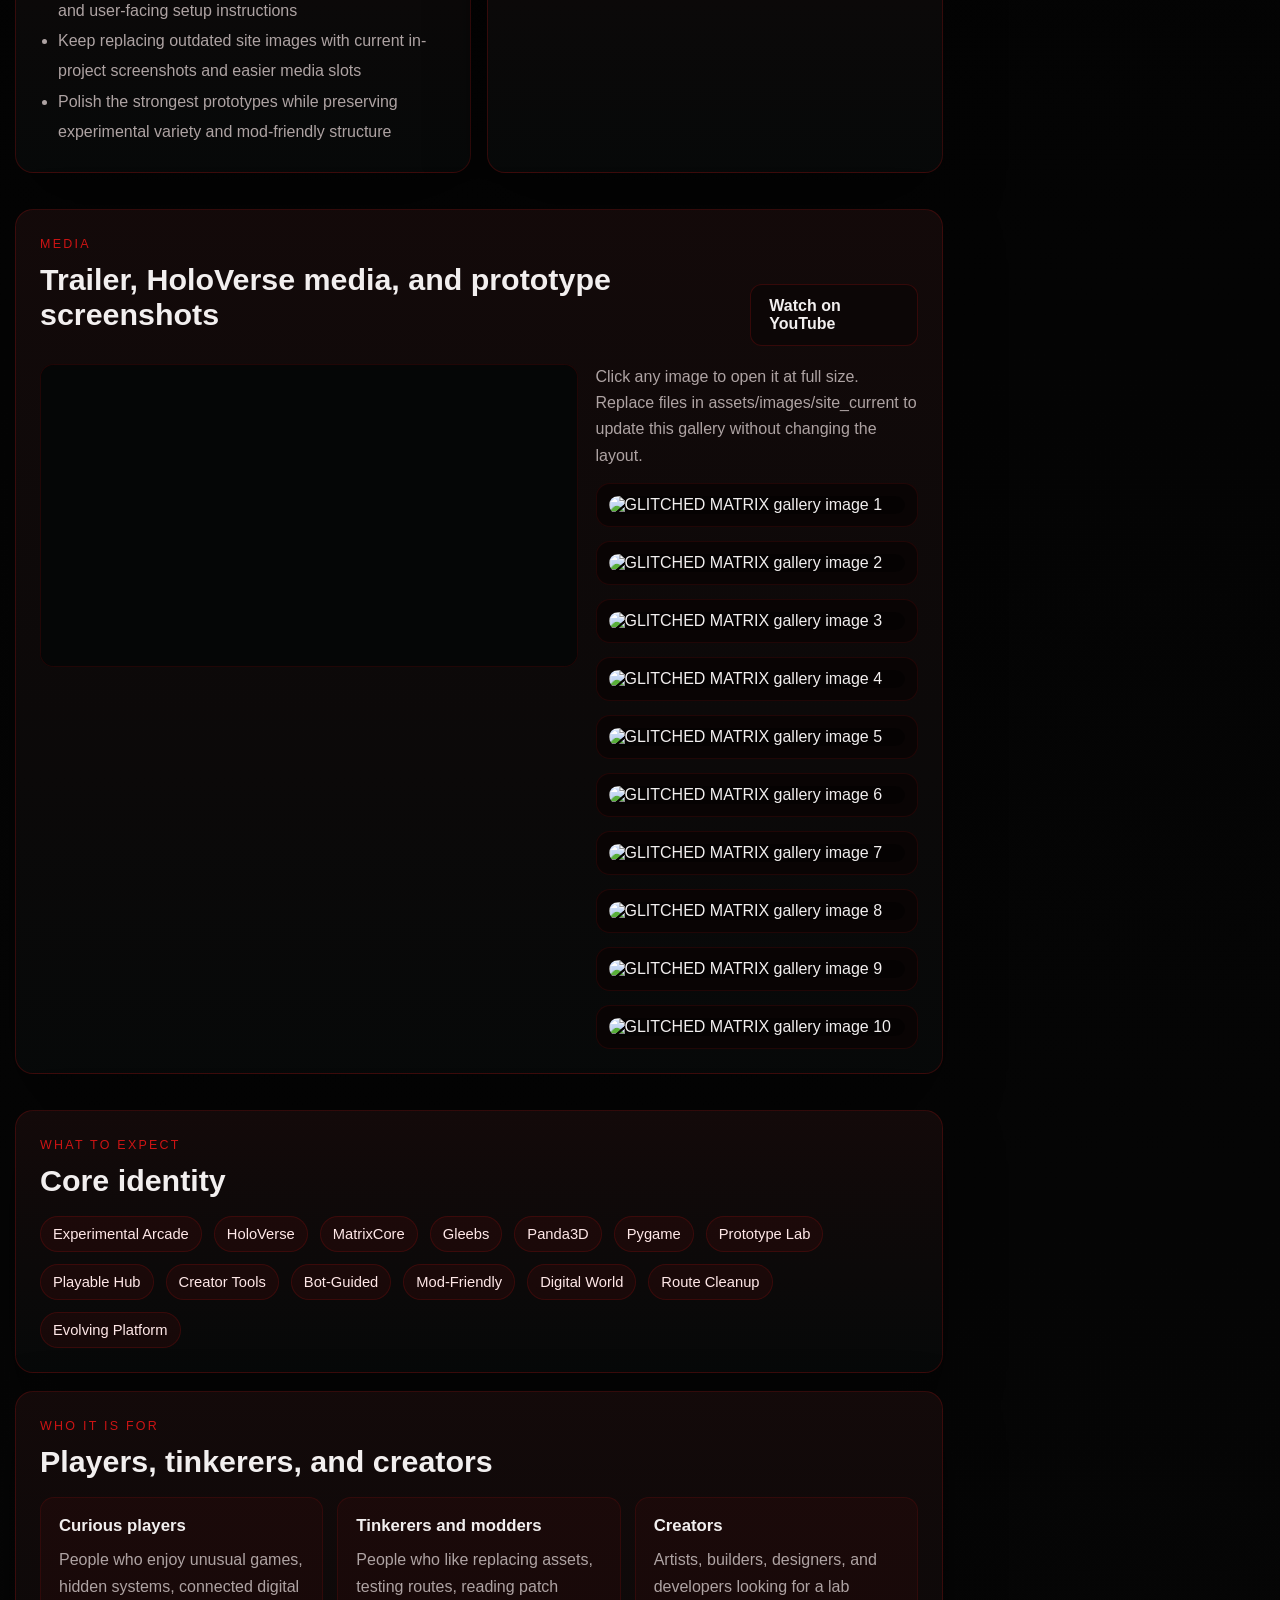
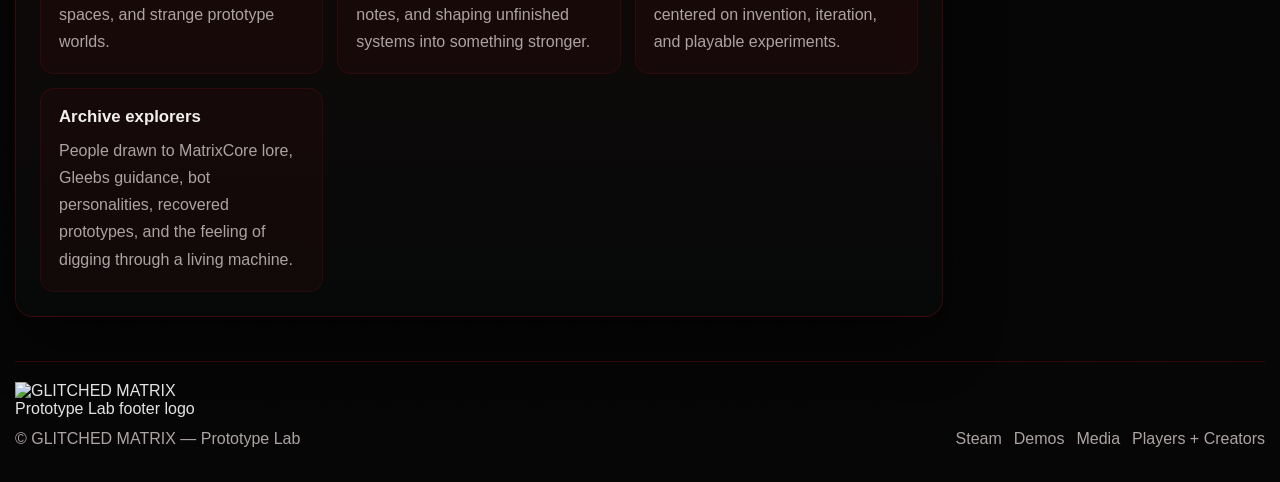
==== commit 9ca2e278: "Add files via upload" ====
--- a/_preview_snapshot.html
+++ b/_preview_snapshot.html
@@ -1,240 +1,306 @@
 <!DOCTYPE html>
-
 <html lang="en">
 <head>
-<meta charset="utf-8"/>
-<meta content="width=device-width, initial-scale=1.0" name="viewport"/>
-<title>GLITCHED MATRIX Prototype Lab</title>
-<meta content="A dark connected arcade where HoloVerse, MatrixCore, Gleebs, playable prototypes, bots, creator tools, and mod-friendly experiments keep evolving inside one digital lab." name="description"/>
-<link href="style.css" rel="stylesheet"/>
+  <meta charset="UTF-8" />
+  <meta name="viewport" content="width=device-width, initial-scale=1.0" />
+  <title>GLITCHED MATRIX Prototype Lab</title>
+  <meta name="description" content="A dark connected arcade where HoloVerse, MatrixCore, Gleebs, playable prototypes, bots, creator tools, and mod-friendly experiments keep evolving inside one digital lab." />
+  <link rel="stylesheet" href="style.css" />
 </head>
 <body>
-<div class="page-backdrop"></div>
-<div class="grid-overlay"></div>
-<div class="noise-overlay"></div>
-<div class="scanlines"></div>
-<header class="topbar shell">
-<div class="brand-block">
-<span class="micro overline editable" data-key="microLabel">GLITCHED MATRIX</span>
-<a class="brand-link" href="#top">
-<img alt="GLITCHED MATRIX Prototype Lab logo" class="nav-logo" id="navLogo" src="assets/images/capsule_small.png"/>
-</a>
-</div>
-<nav class="nav">
-<a href="#about">About</a>
-<a href="#features">Inside the Lab</a>
-<a href="#roadmap">Plans</a>
-<a href="#media">Media</a>
-<a href="#community">Players + Creators</a>
-</nav>
-<button aria-label="Open admin panel" class="admin-toggle" hidden="" id="adminToggle" type="button">Admin</button>
-</header>
-<main class="shell main-shell" id="top">
-<section class="hero panel">
-<div class="hero-visual">
-<img alt="GLITCHED MATRIX Prototype Lab header art" class="hero-header-art" id="heroHeaderImage" src="assets/images/site_current/hero_header.png"/>
-<div class="hero-gradient"></div>
-</div>
-<div class="hero-copy">
-<div class="eyebrow editable" data-key="heroEyebrow">&gt; HoloVerse + Prototype Arcade &lt;</div>
-<h1 class="editable" data-key="heroTitle">GLITCHED MATRIX Prototype Lab</h1>
-<p class="lead editable" data-key="heroLead">
+  <div class="page-backdrop"></div>
+  <div class="grid-overlay"></div>
+  <div class="noise-overlay"></div>
+  <div class="scanlines"></div>
+
+  <header class="topbar shell">
+    <div class="brand-block">
+      <span class="micro overline editable" data-key="microLabel">GLITCHED MATRIX</span>
+      <a class="brand-link" href="#top">
+        <img id="navLogo" class="nav-logo" src="assets/images/capsule_small.png" alt="GLITCHED MATRIX Prototype Lab logo" />
+      </a>
+    </div>
+    <nav class="nav">
+      <a href="#about">About</a>
+      <a href="#features">Inside the Lab</a>
+      <a href="#demos">Play Demos</a>
+      <a href="#roadmap">Plans</a>
+      <a href="#media">Media</a>
+      <a href="#community">Players + Creators</a>
+    </nav>
+    <button id="adminToggle" class="admin-toggle" type="button" aria-label="Open admin panel" hidden>Admin</button>
+  </header>
+
+  <main id="top" class="shell main-shell">
+    <section class="hero panel">
+      <div class="hero-visual">
+        <img id="heroHeaderImage" class="hero-header-art" src="assets/images/site_current/hero_header.png" alt="GLITCHED MATRIX Prototype Lab header art" />
+        <div class="hero-gradient"></div>
+      </div>
+
+      <div class="hero-copy">
+        <div class="eyebrow editable" data-key="heroEyebrow">&gt; HoloVerse + Prototype Arcade &lt;</div>
+        <h1 class="editable" data-key="heroTitle">GLITCHED MATRIX Prototype Lab</h1>
+        <p class="lead editable" data-key="heroLead">
           A dark connected arcade where HoloVerse, MatrixCore, Gleebs, playable prototypes, bots, creator tools, and mod-friendly experiments keep evolving inside one digital lab.
         </p>
-<div class="cta-row">
-<a class="btn btn-primary" href="https://store.steampowered.com/app/4386390/Matrix_OS_Arcade_Evolution/" id="primaryCta" rel="noopener noreferrer" target="_blank">View on Steam</a>
-<a class="btn btn-secondary" href="#features" id="secondaryCta">See Features</a>
-</div>
-<div class="tag-cloud" id="heroTags"><span>Virtual Arcade</span><span>Playable Prototypes</span><span>Creator Tools</span><span>Mod-Friendly</span><span>Sci-Fi Hub</span><span>Experimental Worlds</span></div>
-</div>
-</section>
-<section class="stats-grid">
-<article class="panel stat-card">
-<span class="stat-label editable" data-key="stat1Label">Status</span>
-<strong class="stat-value editable" data-key="stat1Value">Active Development</strong>
-</article>
-<article class="panel stat-card">
-<span class="stat-label editable" data-key="stat2Label">What You Do</span>
-<strong class="stat-value editable" data-key="stat2Value">Explore • Play • Build</strong>
-</article>
-<article class="panel stat-card">
-<span class="stat-label editable" data-key="stat3Label">Core Appeal</span>
-<strong class="stat-value editable" data-key="stat3Value">HoloVerse + prototype arcade</strong>
-</article>
-<article class="panel stat-card">
-<span class="stat-label editable" data-key="stat4Label">Built For</span>
-<strong class="stat-value editable" data-key="stat4Value">Players, tinkerers, creators</strong>
-</article>
-</section>
-<div class="main-grid">
-<div class="content-flow">
-<section class="split-grid" id="about">
-<article class="panel content-card">
-<span class="section-label editable" data-key="aboutLabel">About</span>
-<h2 class="editable" data-key="aboutTitle">A connected digital world built for discovery</h2>
-<p class="editable" data-key="aboutBody1">
+        <div class="cta-row">
+          <a id="primaryCta" class="btn btn-primary" href="https://store.steampowered.com/app/4386390/Matrix_OS_Arcade_Evolution/" target="_blank" rel="noopener noreferrer">View on Steam</a>
+          <a id="secondaryCta" class="btn btn-secondary" href="#features">See Features</a>
+        </div>
+        <div id="heroTags" class="tag-cloud"></div>
+      </div>
+    </section>
+
+    <section class="stats-grid">
+      <article class="panel stat-card">
+        <span class="stat-label editable" data-key="stat1Label">Status</span>
+        <strong class="stat-value editable" data-key="stat1Value">Active Prototype Lab</strong>
+      </article>
+      <article class="panel stat-card">
+        <span class="stat-label editable" data-key="stat2Label">What You Do</span>
+        <strong class="stat-value editable" data-key="stat2Value">Explore • Play • Build</strong>
+      </article>
+      <article class="panel stat-card">
+        <span class="stat-label editable" data-key="stat3Label">Core Appeal</span>
+        <strong class="stat-value editable" data-key="stat3Value">HoloVerse + prototype arcade</strong>
+      </article>
+      <article class="panel stat-card">
+        <span class="stat-label editable" data-key="stat4Label">Built For</span>
+        <strong class="stat-value editable" data-key="stat4Value">Players, tinkerers, creators</strong>
+      </article>
+    </section>
+
+    <div class="main-grid">
+      <div class="content-flow">
+    <section id="about" class="split-grid">
+      <article class="panel content-card">
+        <span class="section-label editable" data-key="aboutLabel">About</span>
+        <h2 class="editable" data-key="aboutTitle">A connected digital world built for discovery</h2>
+        <p class="editable" data-key="aboutBody1">
           GLITCHED MATRIX Prototype Lab is a dark sci-fi hub where HoloVerse, MatrixCore, bots, standalone prototypes, and creation tools all live inside one evolving system.
         </p>
-<p class="editable" data-key="aboutBody2">
+        <p class="editable" data-key="aboutBody2">
           The current build focuses on turning separate experiments into connected places: a walkable HoloVerse, in-world dimension runtimes, site-replaceable media, and a growing library of playable prototypes.
         </p>
-</article>
-<aside class="panel content-card tone-card">
-<span class="section-label editable" data-key="fictionLabel">Lore</span>
-<h2 class="editable" data-key="fictionTitle">MatrixCore, Gleebs, and the recovered system</h2>
-<p class="editable" data-key="fictionBody1">
+      </article>
+      <aside class="panel content-card tone-card">
+        <span class="section-label editable" data-key="fictionLabel">Lore</span>
+        <h2 class="editable" data-key="fictionTitle">MatrixCore, Gleebs, and the recovered system</h2>
+        <p class="editable" data-key="fictionBody1">
           After the Utopia Project fractured, MatrixCore began preserving recoverable worlds, tools, and prototype fragments inside the lab. HoloVerse now acts as the living shell around those fragments.
         </p>
-<p class="editable" data-key="fictionBody2">
+        <p class="editable" data-key="fictionBody2">
           Gleebs, IO, Sable, Archivist, and the other region bots help guide players through the digital wreckage, opening experiments, lore paths, and region-specific systems as the project grows.
         </p>
-<div aria-hidden="true" class="tone-actions"></div>
-</aside>
-</section>
-<section class="panel content-card" id="features">
-<span class="section-label editable" data-key="featuresLabel">Inside the Lab</span>
-<h2 class="editable" data-key="featuresTitle">What you can explore right now</h2>
-<div class="feature-grid" id="featuresGrid"><article class="feature-box"><h3>Connected Arcade Hub</h3><p class="feature-body">Move through a custom digital environment rather than a standard store-style page or launcher.</p></article><article class="feature-box"><h3>Playable Prototype Library</h3><p class="feature-body">Jump between experimental games, concepts, and interactive modules from one central hub.</p></article><article class="feature-box"><h3>Built-in Creator Tools</h3><p class="feature-body">Open internal apps and utilities designed for tinkering, editing, and creative workflows.</p></article><article class="feature-box"><h3>Bots and Side Activities</h3><p class="feature-body">Interact with chat-driven features, smaller activities, and system spaces that make the lab feel alive.</p></article><article class="feature-box"><h3>Mod-Friendly Structure</h3><p class="feature-body">Replace assets, experiment with content, and treat the system as something you can shape over time.</p></article><article class="feature-box"><h3>Growing Sci-Fi Identity</h3><p class="feature-body">Explore a world built around damaged infrastructure, preserved archives, and strange digital recovery.</p></article></div>
-</section>
-<section class="split-grid split-grid-roadmap" id="roadmap">
-<article class="panel content-card">
-<span class="section-label editable" data-key="roadmapLabel">Direction</span>
-<h2 class="editable" data-key="roadmapTitle">How the lab can grow</h2>
-<ul class="bullet-list" id="roadmapList"><li>We plan to keep improving stability, presentation, and overall ease of use</li><li>We plan to expand the range and quality of playable experiences inside the hub</li><li>We plan to deepen creator workflows, utilities, and modular tool support</li><li>We plan to further connect the desktop, tools, bots, and game spaces into a more cohesive world</li><li>We plan to improve customization, media support, and user-replaceable content</li><li>We plan to keep refining the platform identity as the system grows</li></ul>
-</article>
-<article class="panel content-card">
-<span class="section-label editable" data-key="directionLabel">Right Now</span>
-<h2 class="editable" data-key="directionTitle">What the current release emphasizes</h2>
-<p class="editable" data-key="directionBody1">
+        <div class="tone-actions" aria-hidden="true"></div>
+      </aside>
+    </section>
+
+    <section id="features" class="panel content-card">
+      <span class="section-label editable" data-key="featuresLabel">Inside the Lab</span>
+      <h2 class="editable" data-key="featuresTitle">What you can explore right now</h2>
+      <div id="featuresGrid" class="feature-grid"></div>
+    </section>
+
+    <section id="demos" class="panel content-card demo-section">
+      <div class="demo-head">
+        <div>
+          <span class="section-label">Playable Demos</span>
+          <h2 id="demoSectionTitle">Playable Web Demo Gallery</h2>
+          <p id="demoSectionIntro" class="demo-section-intro">Generated, asset-light browser demos. These are small site-safe versions for visitors, not full desktop builds.</p>
+        </div>
+        <a class="btn btn-secondary" href="assets/data/demo_manifest.json" target="_blank" rel="noopener noreferrer">Edit Demo Manifest</a>
+      </div>
+
+      <div class="demo-player-layout">
+        <aside class="demo-info-panel demo-info-left">
+          <span id="demoStatus" class="demo-status">Playable now</span>
+          <h3 id="demoTitle">Sky and Ground</h3>
+          <p id="demoSummary">Select a demo below.</p>
+          <div id="demoTags" class="demo-tags"></div>
+        </aside>
+
+        <div class="demo-canvas-shell">
+          <canvas id="demoCanvas" class="demo-canvas" width="960" height="540" aria-label="Playable generated web demo canvas"></canvas>
+        </div>
+
+        <aside class="demo-info-panel demo-info-right">
+          <h3>Brief Help</h3>
+          <dl class="demo-help-list">
+            <dt>Objective</dt>
+            <dd id="demoObjective">Collect points and avoid hazards.</dd>
+            <dt>Controls</dt>
+            <dd id="demoControls">WASD / Arrows move, R reset, P pause.</dd>
+            <dt>Build note</dt>
+            <dd id="demoDetails">Pure generated canvas demo.</dd>
+          </dl>
+        </aside>
+      </div>
+
+      <p id="demoSectionNote" class="demo-note">The player above the grid runs the selected demo. Replace thumbnails in assets/images/site_current/demo_thumbs or edit assets/data/demo_manifest.json to change the gallery.</p>
+      <div id="demoGalleryGrid" class="demo-gallery-grid" aria-label="Playable and future demo thumbnails"></div>
+    </section>
+
+    <section id="roadmap" class="split-grid split-grid-roadmap">
+      <article class="panel content-card">
+        <span class="section-label editable" data-key="roadmapLabel">Direction</span>
+        <h2 class="editable" data-key="roadmapTitle">How the lab can grow</h2>
+        <ul id="roadmapList" class="bullet-list"></ul>
+      </article>
+      <article class="panel content-card">
+        <span class="section-label editable" data-key="directionLabel">Right Now</span>
+        <h2 class="editable" data-key="directionTitle">What the current release emphasizes</h2>
+        <p class="editable" data-key="directionBody1">
           The current release emphasizes HoloVerse route cleanup, MatrixCore/Gleebs guidance, better prototype documentation, more reliable points/UI behavior, and clearer presentation of what is actually inside the lab.
         </p>
-<p class="editable" data-key="directionBody2">
+        <p class="editable" data-key="directionBody2">
           Urban Warzone and Metropolis are the most important verification paths: Sable should activate the live Urban runtime, while Archivist should stay in Metropolis as a robot selector.
         </p>
-</article>
-</section>
-<section class="panel content-card media-section" id="media">
-<div class="media-head">
-<div>
-<span class="section-label editable" data-key="mediaLabel">Media</span>
-<h2 class="editable" data-key="mediaTitle">Trailer, HoloVerse media, and prototype screenshots</h2>
-</div>
-<a class="btn btn-audio" href="https://www.youtube.com/watch?v=d78EOS1a1-8" id="trailerLink" rel="noopener noreferrer" target="_blank">Watch on YouTube</a>
-</div>
-<div class="media-grid">
-<figure class="media-card media-main-card media-video-card">
-<div class="video-shell"><img alt="GLITCHED MATRIX trailer preview" src="assets/images/capsule_main.png" style="width:100%;height:100%;object-fit:cover;display:block;border-radius:18px;"/></div>
-</figure>
-<div class="gallery-stack">
-<p class="gallery-note editable" data-key="galleryNote">Click any image to open it at full size. Replace files in assets/images/site_current to update this gallery without changing the layout.</p>
-<div class="media-gallery" id="mediaGallery"></div>
-</div>
-</div>
-</section>
-<section class="panel content-card store-meta">
-<span class="section-label editable" data-key="metaLabel">What to Expect</span>
-<h2 class="editable" data-key="metaTitle">Core identity</h2>
-<div class="tag-cloud tag-cloud-secondary" id="metaTags"><span>Experimental Arcade</span><span>Sci-Fi</span><span>Prototype Lab</span><span>Playable Hub</span><span>Creator Tools</span><span>Mod-Friendly</span><span>Bots</span><span>Interactive Systems</span><span>Digital World</span><span>Indie Tech</span><span>Evolving Platform</span><span>Curiosity-Driven</span></div>
-</section>
-<section class="panel content-card" id="community">
-<span class="section-label editable" data-key="communityLabel">Who It Is For</span>
-<h2 class="editable" data-key="communityTitle">Players, tinkerers, and creators</h2>
-<div class="feature-grid community-grid" id="communityGrid"><article class="feature-box"><h3>Curious players</h3><p class="feature-body">People who enjoy exploring unusual games, hidden features, and connected digital spaces.</p></article><article class="feature-box"><h3>Tinkerers and modders</h3><p class="feature-body">People who like swapping assets, experimenting with content, and pushing unfinished ideas further.</p></article><article class="feature-box"><h3>Creators</h3><p class="feature-body">Artists, builders, designers, and developers looking for a space centered on experimentation and invention.</p></article><article class="feature-box"><h3>Archive explorers</h3><p class="feature-body">People drawn to lore, prototypes, system fiction, and the feeling of digging through a living machine.</p></article></div>
-</section>
-</div>
-<aside class="panel updates-panel" id="updatesPanel">
-<div class="updates-head">
-<div>
-<span class="section-label editable" data-key="updatesLabel">Updates</span>
-<h2 class="editable" data-key="updatesTitle">Patch Notes</h2>
-</div>
-</div>
-<p class="updates-note editable" data-key="updatesNote">Latest development notes, HoloVerse route updates, and prototype inventory highlights.</p>
-<div aria-live="polite" class="updates-list" id="updatesList"><article class="update-card"><span class="update-group">Split Time</span><h3 class="update-heading">Split Time</h3><div class="update-meta">0.2.15 — 2026-04-05</div><ul class="update-bullets"><li>Two Sides: Past / Future Split 0.2.15</li><li>Replaced scattered future tech pickups with rarer cave scavenger robots that dig hidden ore tunnels and drop loot when found.</li><li>Reduced visible future clutter and cut pickup draw overhead so fewer glowing items sit around the player at once.</li><li>Lowered future horde density slightly and kept streaming focused on nearby exploration to smooth frame pacing.</li></ul></article><article class="update-card"><span class="update-group">Ghost City</span><h3 class="update-heading">Ghost City</h3><div class="update-meta">2026-04-05</div><ul class="update-bullets"><li>Ghost Grid City Prototype</li><li>Converts the supplied top-down city sketch into a grid-driven city footprint.</li><li>Streams sectors and interiors to keep draw cost down.</li><li>Uses procedural textures by default, with optional PNG overrides in assets</li></ul></article><article class="update-card"><span class="update-group">Fields</span><h3 class="update-heading">Fields</h3><div class="update-meta">2026-04-05</div><ul class="update-bullets"><li>Build goals</li><li>Endless first-person wheat traversal with multiple landscape regions instead of one repeated hill pattern.</li><li>Distinct golden plains, rippled dune belts, chalky terrace shelves, and rocky uplifts blended across the world.</li><li>Background mountain LOD rings so the horizon reads large without forcing heavy near-field geometry.</li></ul></article><article class="update-card"><span class="update-group">timetravelsim</span><h3 class="update-heading">timetravelsim</h3><div class="update-meta">2026-04-05</div><ul class="update-bullets"><li>Updated: 2026-04-05 07:03:27 UTC</li><li>Increased structure scale and height profile.</li><li>Added owner simulation and timeline population inheritance.</li><li>Added clickable owner inspection with building analytics.</li></ul></article></div>
-</aside>
-</div>
-</main>
-<footer class="shell footer">
-<div class="footer-left">
-<img alt="GLITCHED MATRIX Prototype Lab footer logo" class="footer-logo" id="footerLogo" src="assets/images/capsule_small.png"/>
-<p class="footer-copy editable" data-key="footerCopy">© GLITCHED MATRIX — Prototype Lab</p>
-</div>
-<div class="footer-links">
-<a href="https://store.steampowered.com/app/4386390/Matrix_OS_Arcade_Evolution/" rel="noopener noreferrer" target="_blank">Steam</a>
-<a href="#media">Media</a>
-<a href="#community">Players + Creators</a>
-</div>
-</footer>
-<div aria-hidden="true" class="lightbox" id="lightbox">
-<div aria-label="Expanded image viewer" aria-modal="true" class="lightbox-dialog" role="dialog">
-<button aria-label="Close image viewer" class="lightbox-close" id="lightboxClose" type="button">×</button>
-<img alt="" class="lightbox-image" id="lightboxImage" src=""/>
-</div>
-</div>
-<aside aria-hidden="true" class="admin-panel" id="adminPanel">
-<div class="admin-header">
-<div>
-<div class="admin-overline">Admin Mode</div>
-<h3>Live page editor</h3>
-</div>
-<button class="admin-close" id="closeAdmin" type="button">×</button>
-</div>
-<div class="admin-section">
-<label>Accent color <input id="accentColor" type="color" value="#cc1414"/></label>
-<label>Background color <input id="bgColor" type="color" value="#060606"/></label>
-<label>Panel tint <input id="panelColor" type="color" value="#140a0a"/></label>
-</div>
-<div class="admin-section two-col">
-<label>Primary CTA text <input id="primaryCtaText" type="text"/></label>
-<label>Primary CTA link <input id="primaryCtaLink" type="text"/></label>
-<label>Secondary CTA text <input id="secondaryCtaText" type="text"/></label>
-<label>Secondary CTA link <input id="secondaryCtaLink" type="text"/></label>
-<label>Trailer URL <input id="trailerUrlInput" type="text"/></label>
-<label>Trailer button text <input id="trailerLinkTextInput" type="text"/></label>
-</div>
-<div class="admin-section two-col">
-<label>Nav logo path <input id="navLogoInput" type="text"/></label>
-<label>Hero header image <input id="heroHeaderInput" type="text"/></label>
-<label>Footer logo path <input id="footerLogoInput" type="text"/></label>
-<label>Gallery images (one path per line) <textarea id="galleryImagesInput" rows="8"></textarea></label>
-<p class="admin-note full-span">Repo image swaps: replace files in <code>assets/images/site_current</code> or edit <code>assets/data/image_manifest.json</code>. Use <code>?admin=1</code> or Ctrl+Shift+A for this editor.</p>
-</div>
-<div class="admin-section two-col">
-<label>Upload nav logo <input accept="image/*" id="uploadNavLogo" type="file"/></label>
-<label>Upload hero header <input accept="image/*" id="uploadHeroHeader" type="file"/></label>
-<label>Upload footer logo <input accept="image/*" id="uploadFooterLogo" type="file"/></label>
-<label>Add gallery images <input accept="image/*" id="uploadGalleryImages" multiple="" type="file"/></label>
-</div>
-<div class="admin-section">
-<label>Asset version <input id="assetVersionInput" placeholder="e.g. 20260402a" type="text"/></label>
-<p class="admin-note">Change the asset version after replacing repo images to force a refresh.</p>
-</div>
-<div class="admin-section">
-<label>Hero tags (one per line) <textarea id="heroTagsInput" rows="5"></textarea></label>
-<label>Feature cards (Title|Body per line) <textarea id="featuresInput" rows="8"></textarea></label>
-<label>Roadmap bullets (one per line) <textarea id="roadmapInput" rows="8"></textarea></label>
-<label>Meta tags (one per line) <textarea id="metaTagsInput" rows="8"></textarea></label>
-<label>Community cards (Title|Body per line) <textarea id="communityInput" rows="8"></textarea></label>
-</div>
-<div class="admin-section">
-<label>Updates note <input id="updatesNoteInput" type="text"/></label>
-<label>Updates source text <textarea id="updatesInput" rows="14"></textarea></label>
-<label>Import updates text file <input accept=".txt,text/plain" id="importUpdatesText" type="file"/></label>
-</div>
-<div class="admin-section two-col append-update-grid">
-<label>New update heading <input id="newUpdateHeadingInput" placeholder="Project — Version — Date" type="text"/></label>
-<label>Optional group title <input id="newUpdateGroupInput" placeholder="Optional section title" type="text"/></label>
-<label class="full-span">New update bullets (one per line) <textarea id="newUpdateBulletsInput" placeholder="First bullet
-Second bullet" rows="6"></textarea></label>
-<button class="btn btn-primary full-span" id="appendUpdateBtn" type="button">Add Update To Top</button>
-</div>
-<div class="admin-actions">
-<button class="btn btn-primary" id="saveAdmin" type="button">Save Changes</button>
-<button class="btn btn-secondary" id="resetAdmin" type="button">Reset to Defaults</button>
-<button class="btn btn-secondary" id="exportAdmin" type="button">Export JSON</button>
-<label class="btn btn-secondary import-label">Import JSON <input accept="application/json" hidden="" id="importAdmin" type="file"/></label>
-</div>
-</aside>
-
+      </article>
+    </section>
+
+    <section id="media" class="panel content-card media-section">
+      <div class="media-head">
+        <div>
+          <span class="section-label editable" data-key="mediaLabel">Media</span>
+          <h2 class="editable" data-key="mediaTitle">Trailer, HoloVerse media, and prototype screenshots</h2>
+        </div>
+        <a id="trailerLink" class="btn btn-audio" href="https://www.youtube.com/watch?v=d78EOS1a1-8" target="_blank" rel="noopener noreferrer">Watch on YouTube</a>
+      </div>
+      <div class="media-grid">
+        <figure class="media-card media-main-card media-video-card">
+          <div class="video-shell">
+            <iframe id="trailerEmbed" src="https://www.youtube.com/embed/d78EOS1a1-8?rel=0" title="GLITCHED MATRIX Prototype Lab trailer" loading="lazy" referrerpolicy="strict-origin-when-cross-origin" allow="accelerometer; autoplay; clipboard-write; encrypted-media; gyroscope; picture-in-picture; web-share" allowfullscreen></iframe>
+          </div>
+        </figure>
+        <div class="gallery-stack">
+          <p class="gallery-note editable" data-key="galleryNote">Click any image to open it at full size. Replace files in assets/images/site_current to update this gallery without changing the layout.</p>
+          <div id="mediaGallery" class="media-gallery"></div>
+        </div>
+      </div>
+    </section>
+
+    <section class="panel content-card store-meta">
+      <span class="section-label editable" data-key="metaLabel">What to Expect</span>
+      <h2 class="editable" data-key="metaTitle">Core identity</h2>
+      <div id="metaTags" class="tag-cloud tag-cloud-secondary"></div>
+    </section>
+
+    <section id="community" class="panel content-card">
+      <span class="section-label editable" data-key="communityLabel">Who It Is For</span>
+      <h2 class="editable" data-key="communityTitle">Players, tinkerers, and creators</h2>
+      <div id="communityGrid" class="feature-grid community-grid"></div>
+    </section>
+      </div>
+
+      <aside id="updatesPanel" class="panel updates-panel">
+        <div class="updates-head">
+          <div>
+            <span class="section-label editable" data-key="updatesLabel">Updates</span>
+            <h2 class="editable" data-key="updatesTitle">Patch Notes</h2>
+          </div>
+        </div>
+        <p class="updates-note editable" data-key="updatesNote">Latest development notes, HoloVerse route updates, and prototype inventory highlights.</p>
+        <div id="updatesList" class="updates-list" aria-live="polite"></div>
+      </aside>
+    </div>
+  </main>
+
+  <footer class="shell footer">
+    <div class="footer-left">
+      <img id="footerLogo" class="footer-logo" src="assets/images/capsule_small.png" alt="GLITCHED MATRIX Prototype Lab footer logo" />
+      <p class="footer-copy editable" data-key="footerCopy">© GLITCHED MATRIX — Prototype Lab</p>
+    </div>
+    <div class="footer-links">
+      <a href="https://store.steampowered.com/app/4386390/Matrix_OS_Arcade_Evolution/" target="_blank" rel="noopener noreferrer">Steam</a>
+      <a href="#demos">Demos</a>
+      <a href="#media">Media</a>
+      <a href="#community">Players + Creators</a>
+    </div>
+  </footer>
+
+  <div id="lightbox" class="lightbox" aria-hidden="true">
+    <div class="lightbox-dialog" role="dialog" aria-modal="true" aria-label="Expanded image viewer">
+      <button id="lightboxClose" class="lightbox-close" type="button" aria-label="Close image viewer">×</button>
+      <img id="lightboxImage" class="lightbox-image" src="" alt="" />
+    </div>
+  </div>
+
+  <aside id="adminPanel" class="admin-panel" aria-hidden="true">
+    <div class="admin-header">
+      <div>
+        <div class="admin-overline">Admin Mode</div>
+        <h3>Live page editor</h3>
+      </div>
+      <button id="closeAdmin" class="admin-close" type="button">×</button>
+    </div>
+
+    <div class="admin-section">
+      <label>Accent color <input id="accentColor" type="color" value="#cc1414" /></label>
+      <label>Background color <input id="bgColor" type="color" value="#060606" /></label>
+      <label>Panel tint <input id="panelColor" type="color" value="#140a0a" /></label>
+    </div>
+
+    <div class="admin-section two-col">
+      <label>Primary CTA text <input id="primaryCtaText" type="text" /></label>
+      <label>Primary CTA link <input id="primaryCtaLink" type="text" /></label>
+      <label>Secondary CTA text <input id="secondaryCtaText" type="text" /></label>
+      <label>Secondary CTA link <input id="secondaryCtaLink" type="text" /></label>
+      <label>Trailer URL <input id="trailerUrlInput" type="text" /></label>
+      <label>Trailer button text <input id="trailerLinkTextInput" type="text" /></label>
+    </div>
+
+    <div class="admin-section two-col">
+      <label>Nav logo path <input id="navLogoInput" type="text" /></label>
+      <label>Hero header image <input id="heroHeaderInput" type="text" /></label>
+      <label>Footer logo path <input id="footerLogoInput" type="text" /></label>
+      <label>Gallery images (one path per line) <textarea id="galleryImagesInput" rows="8"></textarea></label>
+      <p class="admin-note full-span">Repo image swaps: replace files in <code>assets/images/site_current</code> or edit <code>assets/data/image_manifest.json</code>. Use <code>?admin=1</code> or Ctrl+Shift+A for this editor.</p>
+    </div>
+
+    <div class="admin-section two-col">
+      <label>Upload nav logo <input id="uploadNavLogo" type="file" accept="image/*" /></label>
+      <label>Upload hero header <input id="uploadHeroHeader" type="file" accept="image/*" /></label>
+      <label>Upload footer logo <input id="uploadFooterLogo" type="file" accept="image/*" /></label>
+      <label>Add gallery images <input id="uploadGalleryImages" type="file" accept="image/*" multiple /></label>
+    </div>
+
+    <div class="admin-section">
+      <label>Asset version <input id="assetVersionInput" type="text" placeholder="e.g. 20260402a" /></label>
+      <p class="admin-note">Change the asset version after replacing repo images to force a refresh.</p>
+    </div>
+
+    <div class="admin-section">
+      <label>Hero tags (one per line) <textarea id="heroTagsInput" rows="5"></textarea></label>
+      <label>Feature cards (Title|Body per line) <textarea id="featuresInput" rows="8"></textarea></label>
+      <label>Roadmap bullets (one per line) <textarea id="roadmapInput" rows="8"></textarea></label>
+      <label>Meta tags (one per line) <textarea id="metaTagsInput" rows="8"></textarea></label>
+      <label>Community cards (Title|Body per line) <textarea id="communityInput" rows="8"></textarea></label>
+    </div>
+
+    <div class="admin-section">
+      <label>Updates note <input id="updatesNoteInput" type="text" /></label>
+      <label>Updates source text <textarea id="updatesInput" rows="14"></textarea></label>
+      <label>Import updates text file <input id="importUpdatesText" type="file" accept=".txt,text/plain" /></label>
+    </div>
+
+    <div class="admin-section two-col append-update-grid">
+      <label>New update heading <input id="newUpdateHeadingInput" type="text" placeholder="Project — Version — Date" /></label>
+      <label>Optional group title <input id="newUpdateGroupInput" type="text" placeholder="Optional section title" /></label>
+      <label class="full-span">New update bullets (one per line) <textarea id="newUpdateBulletsInput" rows="6" placeholder="First bullet&#10;Second bullet"></textarea></label>
+      <button id="appendUpdateBtn" class="btn btn-primary full-span" type="button">Add Update To Top</button>
+    </div>
+
+    <div class="admin-actions">
+      <button id="saveAdmin" class="btn btn-primary" type="button">Save Changes</button>
+      <button id="resetAdmin" class="btn btn-secondary" type="button">Reset to Defaults</button>
+      <button id="exportAdmin" class="btn btn-secondary" type="button">Export JSON</button>
+      <label class="btn btn-secondary import-label">Import JSON <input id="importAdmin" type="file" accept="application/json" hidden /></label>
+    </div>
+  </aside>
+
+  <script src="assets/js/demos.js"></script>
+  <script src="admin.js"></script>
 </body>
 </html>
--- a/style.css
+++ b/style.css
@@ -773,3 +773,215 @@
   color: var(--accent-bright);
   font-family: ui-monospace, SFMono-Regular, Consolas, monospace;
 }
+
+/* Playable web demo gallery */
+.demo-section {
+  margin-top: 18px;
+}
+
+.demo-head {
+  display: flex;
+  justify-content: space-between;
+  align-items: end;
+  gap: 18px;
+  margin-bottom: 18px;
+}
+
+.demo-section-intro {
+  margin: 0;
+  color: var(--muted);
+  line-height: 1.65;
+  max-width: 820px;
+}
+
+.demo-player-layout {
+  display: grid;
+  grid-template-columns: minmax(210px, 0.7fr) minmax(420px, 1.6fr) minmax(220px, 0.75fr);
+  gap: 14px;
+  align-items: stretch;
+}
+
+.demo-info-panel,
+.demo-canvas-shell {
+  border: 1px solid color-mix(in srgb, var(--accent) 14%, transparent);
+  border-radius: 16px;
+  background: linear-gradient(180deg, rgba(18, 8, 8, 0.9), rgba(7, 6, 6, 0.94));
+  box-shadow: inset 0 0 0 1px rgba(255,255,255,0.02);
+}
+
+.demo-info-panel {
+  padding: 16px;
+  min-height: 260px;
+}
+
+.demo-info-panel h3 {
+  margin: 10px 0 10px;
+  font-size: 1.15rem;
+}
+
+.demo-info-panel p,
+.demo-help-list dd {
+  margin: 0;
+  color: var(--muted);
+  line-height: 1.55;
+  font-size: 0.94rem;
+}
+
+.demo-status {
+  display: inline-flex;
+  width: fit-content;
+  padding: 6px 9px;
+  border-radius: 999px;
+  color: #ffe9e9;
+  border: 1px solid color-mix(in srgb, var(--accent) 30%, transparent);
+  background: color-mix(in srgb, var(--accent) 12%, transparent);
+  font-size: 0.76rem;
+  letter-spacing: 0.08em;
+  text-transform: uppercase;
+}
+
+.demo-tags {
+  display: flex;
+  flex-wrap: wrap;
+  gap: 8px;
+  margin-top: 14px;
+}
+
+.demo-tags span {
+  padding: 6px 8px;
+  border-radius: 999px;
+  color: #f4caca;
+  border: 1px solid rgba(255,255,255,0.08);
+  background: rgba(255,255,255,0.04);
+  font-size: 0.78rem;
+}
+
+.demo-help-list {
+  display: grid;
+  gap: 7px;
+  margin: 0;
+}
+
+.demo-help-list dt {
+  margin-top: 8px;
+  color: #ffe6e6;
+  font-weight: 800;
+  font-size: 0.82rem;
+  letter-spacing: 0.08em;
+  text-transform: uppercase;
+}
+
+.demo-canvas-shell {
+  padding: 10px;
+  min-height: 330px;
+}
+
+.demo-canvas {
+  display: block;
+  width: 100%;
+  height: min(50vh, 420px);
+  min-height: 300px;
+  border-radius: 12px;
+  background: #050506;
+  cursor: crosshair;
+}
+
+.demo-note {
+  margin: 16px 0 14px;
+  color: var(--muted);
+  line-height: 1.65;
+  font-size: 0.94rem;
+}
+
+.demo-gallery-grid {
+  display: grid;
+  grid-template-columns: repeat(3, minmax(0, 1fr));
+  gap: 14px;
+}
+
+.demo-thumb-card {
+  display: grid;
+  gap: 10px;
+  padding: 10px;
+  text-align: left;
+  color: var(--text);
+  border-radius: 15px;
+  border: 1px solid color-mix(in srgb, var(--accent) 13%, transparent);
+  background: rgba(10, 5, 5, 0.88);
+  cursor: pointer;
+  transition: transform 0.16s ease, border-color 0.16s ease, box-shadow 0.16s ease;
+}
+
+.demo-thumb-card:hover,
+.demo-thumb-card.active {
+  transform: translateY(-2px);
+  border-color: color-mix(in srgb, var(--accent) 48%, transparent);
+  box-shadow: 0 0 28px color-mix(in srgb, var(--accent) 12%, transparent);
+}
+
+.demo-thumb-card.active {
+  background: color-mix(in srgb, var(--accent) 8%, rgba(10,5,5,0.88));
+}
+
+.demo-thumb-image {
+  display: block;
+  aspect-ratio: 16 / 9;
+  overflow: hidden;
+  border-radius: 11px;
+  background: rgba(0,0,0,0.45);
+}
+
+.demo-thumb-image img {
+  width: 100%;
+  height: 100%;
+  object-fit: cover;
+  display: block;
+}
+
+.demo-thumb-meta {
+  display: grid;
+  gap: 5px;
+}
+
+.demo-thumb-meta strong {
+  font-size: 0.96rem;
+}
+
+.demo-thumb-meta em {
+  color: var(--muted);
+  font-style: normal;
+  font-size: 0.8rem;
+}
+
+.demo-thumb-meta em.is-playable {
+  color: #ffd6d6;
+}
+
+.demo-thumb-meta em.is-future {
+  color: #b89b9b;
+}
+
+@media (max-width: 1180px) {
+  .demo-player-layout {
+    grid-template-columns: 1fr;
+  }
+  .demo-info-panel {
+    min-height: 0;
+  }
+  .demo-gallery-grid {
+    grid-template-columns: repeat(2, minmax(0, 1fr));
+  }
+}
+
+@media (max-width: 760px) {
+  .demo-head {
+    align-items: start;
+    flex-direction: column;
+  }
+  .demo-gallery-grid {
+    grid-template-columns: 1fr;
+  }
+  .demo-canvas {
+    height: 300px;
+  }
+}
